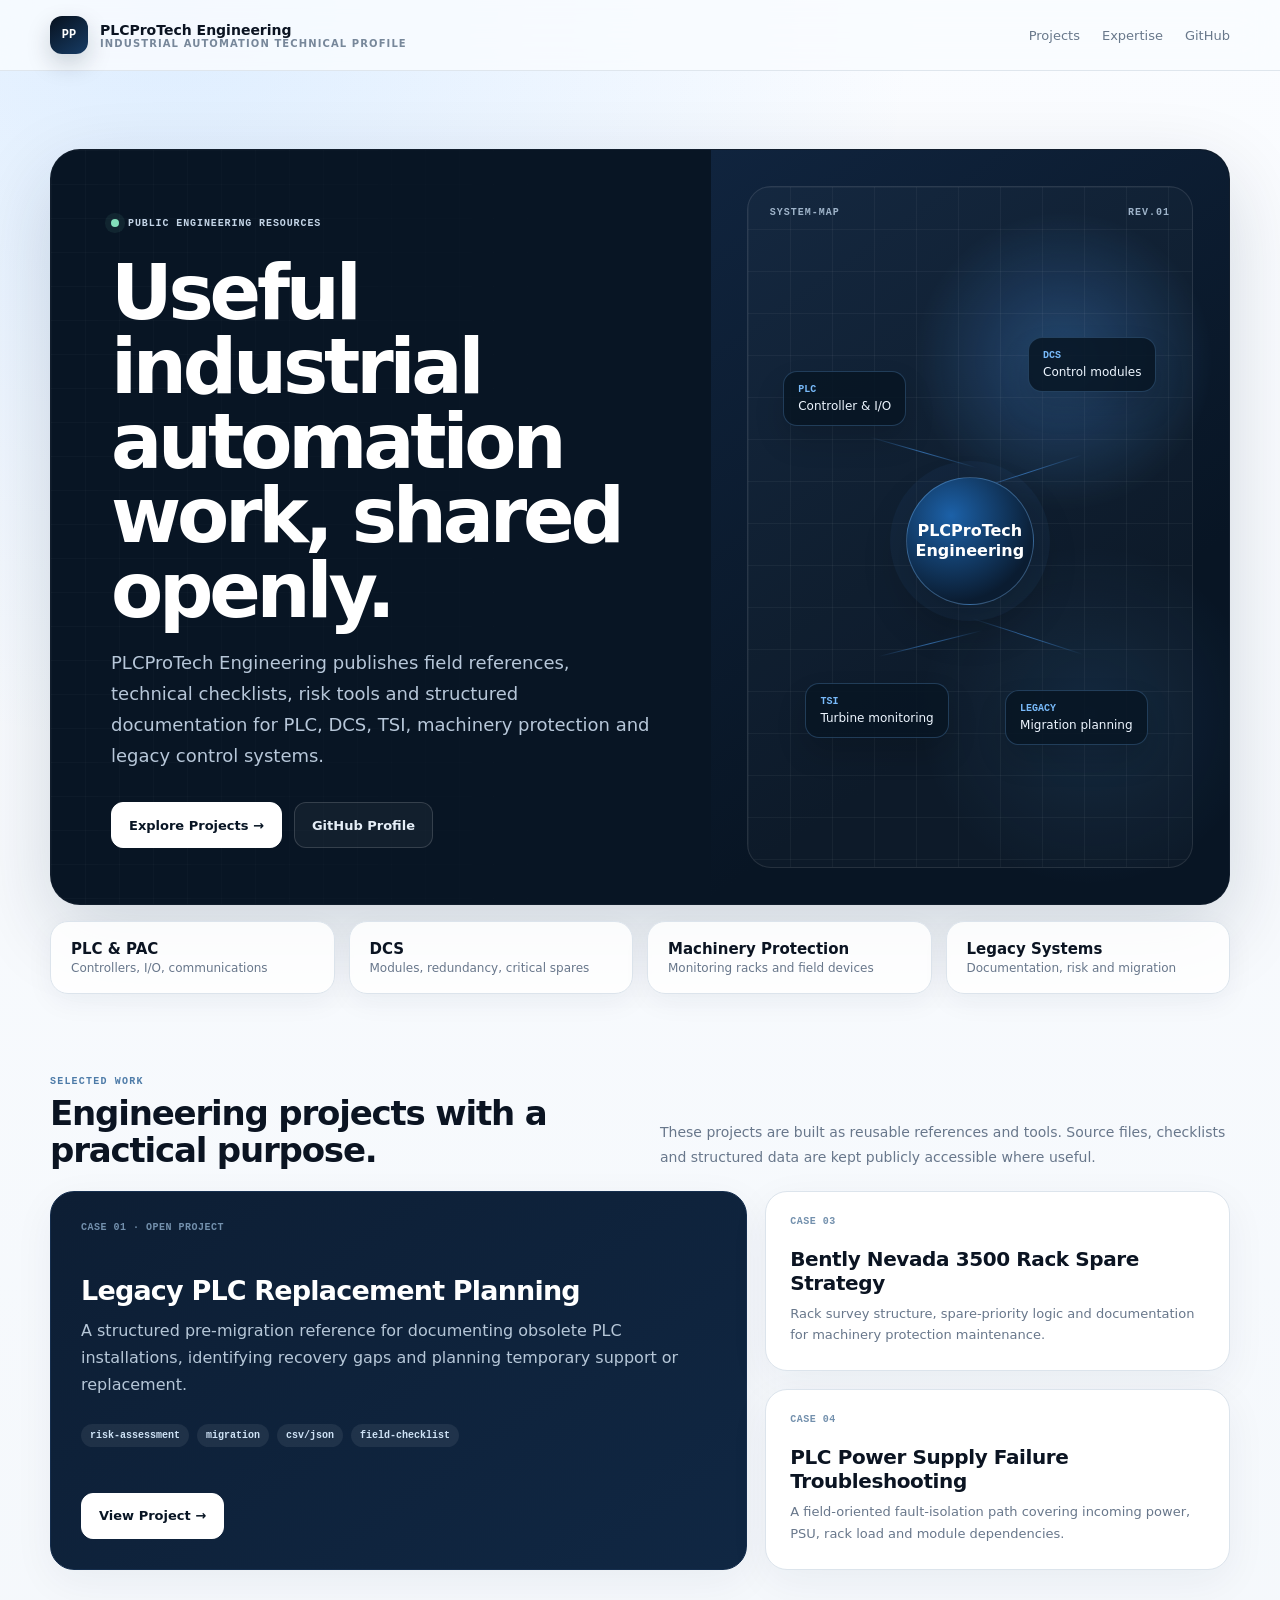
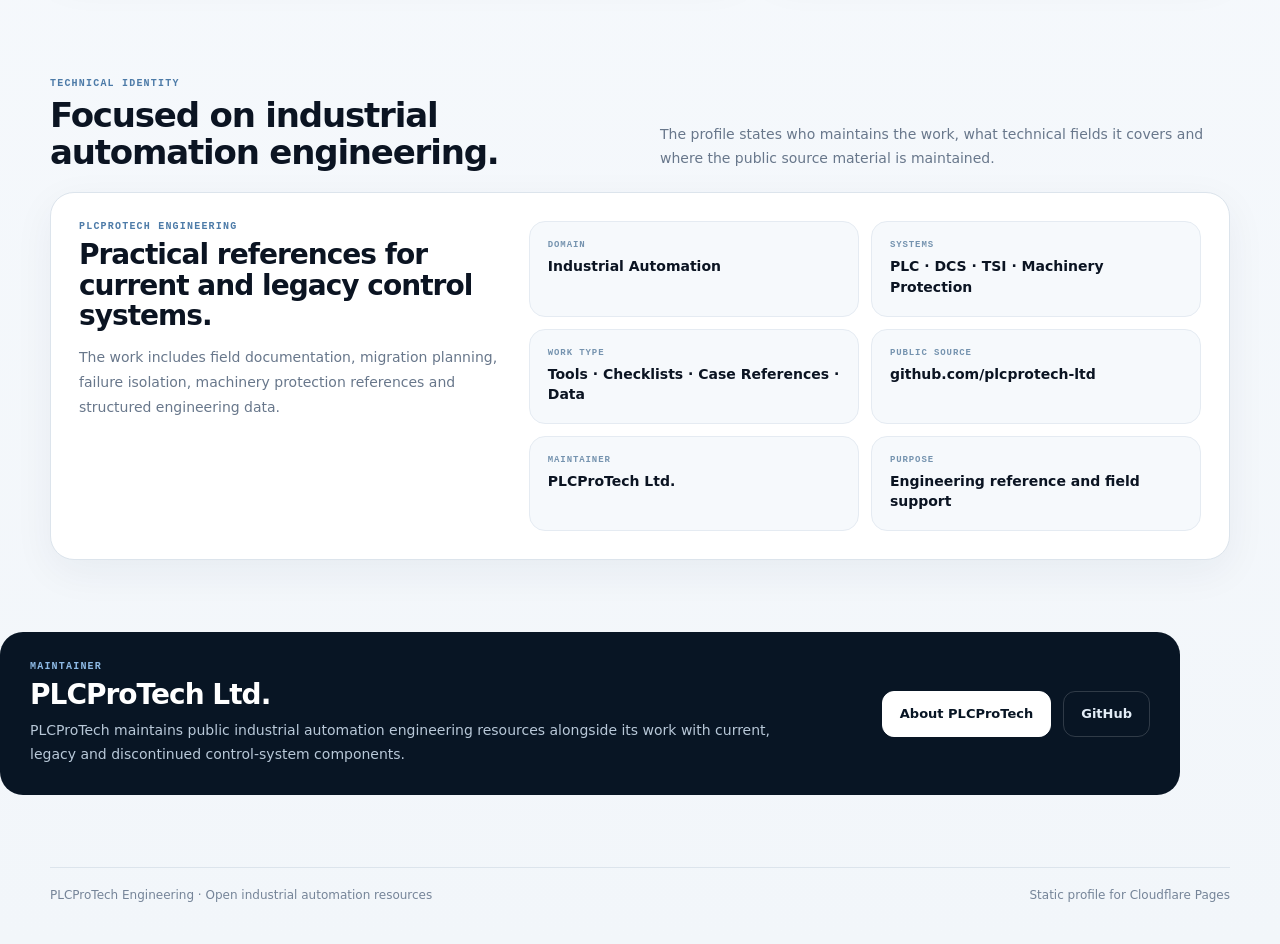
==== cloudflare-profile/index.html @ 9106f898 "Add PLCProTech Engineering profile for Cloudflare Pages" ====
<!doctype html>
<html lang="en">
<head>
<meta charset="utf-8">
<meta name="viewport" content="width=device-width,initial-scale=1">
<title>PLCProTech Engineering | Industrial Automation Technical Profile</title>
<meta name="description" content="PLCProTech Engineering publishes practical industrial automation references, field checklists, risk tools and legacy control-system documentation for PLC, DCS, TSI and machinery protection systems.">
<meta name="robots" content="index,follow,max-image-preview:large,max-snippet:-1">
<meta name="theme-color" content="#081524">
<meta property="og:type" content="profile">
<meta property="og:title" content="PLCProTech Engineering — Industrial Automation Technical Profile">
<meta property="og:description" content="Open engineering references, field tools and structured technical resources for industrial automation systems.">
<meta property="og:site_name" content="PLCProTech Engineering">
<script type="application/ld+json">{"@context":"https://schema.org","@graph":[{"@type":"Organization","@id":"https://www.plcprotech.com/#organization","name":"PLCProTech Ltd.","url":"https://www.plcprotech.com/","sameAs":["https://github.com/plcprotech-ltd"],"knowsAbout":["Programmable Logic Controllers","Distributed Control Systems","Turbine Supervisory Instrumentation","Machinery Protection Systems","Industrial Automation","Legacy Control Systems","Industrial Networking"]},{"@type":"ProfilePage","name":"PLCProTech Engineering","description":"Technical profile for open industrial automation engineering resources maintained by PLCProTech Ltd.","mainEntity":{"@id":"https://www.plcprotech.com/#organization"},"about":[{"@type":"Thing","name":"Industrial Automation"},{"@type":"Thing","name":"PLC"},{"@type":"Thing","name":"DCS"},{"@type":"Thing","name":"Machinery Protection"},{"@type":"Thing","name":"Legacy Control Systems"}]},{"@type":"CreativeWork","name":"Legacy PLC Replacement Planning","url":"https://github.com/plcprotech-ltd/legacy-plc-replacement-planning","creator":{"@id":"https://www.plcprotech.com/#organization"}}]}</script>
<style>
:root{--ink:#0b1422;--navy:#081524;--navy2:#102740;--white:#fff;--muted:#68778b;--line:#dce4ec;--blue:#4da3ff;--green:#83dfbb;--shadow:0 28px 80px rgba(8,30,55,.16);--sans:Inter,ui-sans-serif,system-ui,-apple-system,BlinkMacSystemFont,"Segoe UI",sans-serif;--mono:ui-monospace,SFMono-Regular,Menlo,Consolas,monospace}*{box-sizing:border-box}html{scroll-behavior:smooth}body{margin:0;color:var(--ink);font-family:var(--sans);background:radial-gradient(circle at 13% 0,rgba(77,163,255,.16),transparent 27%),linear-gradient(180deg,#fafcff,#f2f6fa);-webkit-font-smoothing:antialiased}a{color:inherit;text-decoration:none}.shell{width:min(1180px,calc(100% - 40px));margin:auto}.top{position:sticky;top:0;z-index:20;background:rgba(249,252,255,.82);backdrop-filter:blur(18px);border-bottom:1px solid rgba(220,228,236,.9)}.topin{min-height:70px;display:flex;align-items:center;justify-content:space-between;gap:22px}.brand{display:flex;align-items:center;gap:12px}.logo{width:38px;height:38px;border-radius:12px;display:grid;place-items:center;background:linear-gradient(145deg,#07111e,#173c65);color:#fff;font:800 12px var(--mono);box-shadow:0 10px 25px rgba(5,22,39,.18)}.brand strong{display:block;font-size:14px}.brand small{display:block;color:#77879a;font-size:10px;font-weight:700;letter-spacing:.11em;text-transform:uppercase}.nav{display:flex;gap:22px;color:#68788b;font-size:13px}.nav a:hover{color:#143c66}.hero{padding:78px 0 28px}.card{display:grid;grid-template-columns:1.12fr .88fr;overflow:hidden;border-radius:30px;background:var(--navy);box-shadow:var(--shadow);border:1px solid rgba(255,255,255,.04)}.copy{position:relative;padding:62px 60px 56px;color:#fff}.copy:before{content:"";position:absolute;inset:0;background:linear-gradient(rgba(255,255,255,.025) 1px,transparent 1px),linear-gradient(90deg,rgba(255,255,255,.025) 1px,transparent 1px);background-size:34px 34px;mask-image:linear-gradient(to right,#000,transparent 85%);pointer-events:none}.status{position:relative;display:inline-flex;align-items:center;gap:9px;color:#c4d5e7;font:700 10px var(--mono);letter-spacing:.09em;text-transform:uppercase}.status i{width:8px;height:8px;border-radius:50%;background:var(--green);box-shadow:0 0 0 6px rgba(131,223,187,.08)}h1{position:relative;margin:25px 0 20px;max-width:690px;font-size:clamp(48px,6vw,76px);line-height:.98;letter-spacing:-.055em}.lead{position:relative;max-width:680px;margin:0;color:#b7c7d9;font-size:18px;line-height:1.72}.actions{position:relative;display:flex;gap:12px;flex-wrap:wrap;margin-top:30px}.btn{min-height:46px;padding:0 17px;border-radius:12px;display:inline-flex;align-items:center;justify-content:center;border:1px solid rgba(255,255,255,.15);font-size:13px;font-weight:760;transition:.18s ease}.btn:hover{transform:translateY(-1px)}.btn.light{background:#fff;color:#081524;border-color:#fff}.btn.ghost{background:rgba(255,255,255,.045);color:#e5eef7}.visual{min-height:530px;position:relative;background:radial-gradient(circle at 68% 28%,rgba(77,163,255,.30),transparent 23%),radial-gradient(circle at 73% 75%,rgba(77,163,255,.11),transparent 25%),linear-gradient(145deg,#10243e,#081524 67%)}.diagram{position:absolute;inset:36px;border-radius:24px;border:1px solid rgba(255,255,255,.1);background:rgba(255,255,255,.025);overflow:hidden}.diagram:before{content:"";position:absolute;inset:0;background:linear-gradient(rgba(255,255,255,.045) 1px,transparent 1px),linear-gradient(90deg,rgba(255,255,255,.045) 1px,transparent 1px);background-size:42px 42px}.caption{position:absolute;top:20px;left:22px;right:22px;display:flex;justify-content:space-between;color:#9fb4ca;font:700 10px var(--mono);letter-spacing:.1em;text-transform:uppercase}.node{position:absolute;padding:12px 14px;border-radius:14px;background:rgba(8,21,36,.86);border:1px solid rgba(113,184,255,.24);color:#eef6ff;box-shadow:0 15px 30px rgba(0,0,0,.14);font-size:12px}.node b{display:block;margin-bottom:4px;color:#78bafa;font:700 10px var(--mono)}.n1{left:8%;top:27%}.n2{right:8%;top:22%}.n3{left:13%;bottom:19%}.n4{right:10%;bottom:18%}.core{position:absolute;left:50%;top:52%;transform:translate(-50%,-50%);width:128px;height:128px;border-radius:50%;display:grid;place-items:center;text-align:center;background:radial-gradient(circle at 35% 30%,#1c61a8,#0a1c31 72%);border:1px solid rgba(128,193,255,.34);box-shadow:0 0 0 16px rgba(77,163,255,.05),0 20px 44px rgba(0,0,0,.22);color:#fff;font-weight:800;line-height:1.2}.line{position:absolute;height:1px;background:linear-gradient(90deg,transparent,#4da3ff,transparent);opacity:.55}.l1{left:27%;top:39%;width:25%;transform:rotate(16deg)}.l2{left:49%;top:42%;width:27%;transform:rotate(-18deg)}.l3{left:29%;top:67%;width:24%;transform:rotate(-14deg)}.l4{left:50%;top:66%;width:26%;transform:rotate(18deg)}.metrics{display:grid;grid-template-columns:repeat(4,1fr);gap:14px;margin-top:16px}.metric{padding:18px 20px;border-radius:18px;background:rgba(255,255,255,.88);border:1px solid var(--line);box-shadow:0 8px 28px rgba(10,38,70,.05)}.metric b{display:block;font-size:15px}.metric span{display:block;margin-top:3px;color:var(--muted);font-size:12px}.section{padding:54px 0}.head{display:flex;justify-content:space-between;align-items:end;gap:34px;margin-bottom:22px}.kicker{font:800 10px var(--mono);letter-spacing:.12em;text-transform:uppercase;color:#4d7ba8;margin-bottom:8px}h2{margin:0;font-size:34px;line-height:1.08;letter-spacing:-.035em}.head p{margin:0;max-width:570px;color:var(--muted);font-size:14px;line-height:1.72}.projects{display:grid;grid-template-columns:1.2fr .8fr;gap:18px}.feature,.mini,.geo{background:#fff;border:1px solid var(--line);box-shadow:0 12px 42px rgba(11,36,67,.055)}.feature{min-height:360px;padding:30px;border-radius:24px;display:flex;flex-direction:column;justify-content:space-between}.feature.dark{background:linear-gradient(145deg,#0d1e34,#102743);color:#fff;border-color:#152e4e}.case{font:700 10px var(--mono);letter-spacing:.05em;color:#7390ad}.feature h3{margin:42px 0 12px;font-size:27px;line-height:1.16;letter-spacing:-.03em}.feature p,.mini p{margin:0;color:var(--muted);line-height:1.68}.feature.dark p{color:#b6c7d8}.tags{display:flex;gap:8px;flex-wrap:wrap;margin-top:25px}.tag{padding:6px 9px;border-radius:999px;background:#edf4fb;color:#456b92;font:700 10px var(--mono)}.feature.dark .tag{background:rgba(255,255,255,.07);color:#cfe3f6}.stack{display:grid;gap:18px}.mini{min-height:171px;padding:24px;border-radius:22px}.mini h3{margin:20px 0 8px;font-size:20px;letter-spacing:-.02em}.mini p{font-size:13px}.geo{display:grid;grid-template-columns:.78fr 1.22fr;gap:20px;padding:28px;border-radius:24px}.geo p{color:var(--muted);font-size:14px;line-height:1.8}.facts{display:grid;grid-template-columns:repeat(2,1fr);gap:12px}.fact{padding:18px;border-radius:16px;background:#f6f9fc;border:1px solid #e5ebf2}.fact span{display:block;margin-bottom:6px;color:#7593af;font:800 9px var(--mono);letter-spacing:.1em;text-transform:uppercase}.fact b{font-size:14px;line-height:1.4}.maintainer{margin:18px 0 72px;padding:29px 30px;border-radius:23px;background:#081524;color:#fff;display:grid;grid-template-columns:1fr auto;gap:26px;align-items:center}.maintainer h2{font-size:28px;margin-bottom:8px}.maintainer p{margin:0;max-width:760px;color:#b8c8d8;font-size:14px;line-height:1.72}.maintainer .actions{margin:0}.maintainer .btn{background:#fff;color:#081524;border-color:#fff}.maintainer .btn.alt{background:transparent;color:#e3edf7;border-color:rgba(255,255,255,.16)}footer{padding:0 0 42px;color:#758498;font-size:12px}.foot{padding-top:20px;border-top:1px solid var(--line);display:flex;justify-content:space-between;gap:18px;flex-wrap:wrap}@media(max-width:960px){.card,.projects,.geo{grid-template-columns:1fr}.visual{min-height:430px}.metrics{grid-template-columns:repeat(2,1fr)}.nav{display:none}}@media(max-width:620px){.shell{width:min(100% - 24px,1180px)}.hero{padding-top:34px}.copy{padding:38px 26px 34px}h1{font-size:49px}.lead{font-size:16px}.visual{min-height:380px}.diagram{inset:18px}.node{font-size:10px;padding:9px}.core{width:104px;height:104px;font-size:13px}.metrics,.facts{grid-template-columns:1fr}.head{display:block}.head p{margin-top:10px}.maintainer{grid-template-columns:1fr;padding:24px}.maintainer .actions{margin-top:4px}}
</style>
</head>
<body>
<header class="top"><div class="shell topin"><a class="brand" href="#top"><span class="logo">PP</span><span><strong>PLCProTech Engineering</strong><small>Industrial Automation Technical Profile</small></span></a><nav class="nav"><a href="#projects">Projects</a><a href="#expertise">Expertise</a><a href="https://github.com/plcprotech-ltd" target="_blank" rel="noopener">GitHub</a></nav></div></header>
<main id="top">
<section class="hero shell"><div class="card"><div class="copy"><div class="status"><i></i>Public Engineering Resources</div><h1>Useful industrial automation work, shared openly.</h1><p class="lead">PLCProTech Engineering publishes field references, technical checklists, risk tools and structured documentation for PLC, DCS, TSI, machinery protection and legacy control systems.</p><div class="actions"><a class="btn light" href="#projects">Explore Projects →</a><a class="btn ghost" href="https://github.com/plcprotech-ltd" target="_blank" rel="noopener">GitHub Profile</a></div></div><div class="visual" aria-hidden="true"><div class="diagram"><div class="caption"><span>system-map</span><span>rev.01</span></div><div class="line l1"></div><div class="line l2"></div><div class="line l3"></div><div class="line l4"></div><div class="node n1"><b>PLC</b>Controller & I/O</div><div class="node n2"><b>DCS</b>Control modules</div><div class="node n3"><b>TSI</b>Turbine monitoring</div><div class="node n4"><b>LEGACY</b>Migration planning</div><div class="core">PLCProTech<br>Engineering</div></div></div></div><div class="metrics"><div class="metric"><b>PLC & PAC</b><span>Controllers, I/O, communications</span></div><div class="metric"><b>DCS</b><span>Modules, redundancy, critical spares</span></div><div class="metric"><b>Machinery Protection</b><span>Monitoring racks and field devices</span></div><div class="metric"><b>Legacy Systems</b><span>Documentation, risk and migration</span></div></div></section>
<section class="section shell" id="projects"><div class="head"><div><div class="kicker">Selected Work</div><h2>Engineering projects with a practical purpose.</h2></div><p>These projects are built as reusable references and tools. Source files, checklists and structured data are kept publicly accessible where useful.</p></div><div class="projects"><article class="feature dark"><div><div class="case">CASE 01 · OPEN PROJECT</div><h3>Legacy PLC Replacement Planning</h3><p>A structured pre-migration reference for documenting obsolete PLC installations, identifying recovery gaps and planning temporary support or replacement.</p><div class="tags"><span class="tag">risk-assessment</span><span class="tag">migration</span><span class="tag">csv/json</span><span class="tag">field-checklist</span></div></div><div class="actions"><a class="btn light" href="https://github.com/plcprotech-ltd/legacy-plc-replacement-planning" target="_blank" rel="noopener">View Project →</a></div></article><div class="stack"><article class="mini"><div class="case">CASE 03</div><h3>Bently Nevada 3500 Rack Spare Strategy</h3><p>Rack survey structure, spare-priority logic and documentation for machinery protection maintenance.</p></article><article class="mini"><div class="case">CASE 04</div><h3>PLC Power Supply Failure Troubleshooting</h3><p>A field-oriented fault-isolation path covering incoming power, PSU, rack load and module dependencies.</p></article></div></div></section>
<section class="section shell" id="expertise"><div class="head"><div><div class="kicker">Technical Identity</div><h2>Focused on industrial automation engineering.</h2></div><p>The profile states who maintains the work, what technical fields it covers and where the public source material is maintained.</p></div><div class="geo"><div><div class="kicker">PLCProTech Engineering</div><h2 style="font-size:28px">Practical references for current and legacy control systems.</h2><p>The work includes field documentation, migration planning, failure isolation, machinery protection references and structured engineering data.</p></div><div class="facts"><div class="fact"><span>Domain</span><b>Industrial Automation</b></div><div class="fact"><span>Systems</span><b>PLC · DCS · TSI · Machinery Protection</b></div><div class="fact"><span>Work Type</span><b>Tools · Checklists · Case References · Data</b></div><div class="fact"><span>Public Source</span><b>github.com/plcprotech-ltd</b></div><div class="fact"><span>Maintainer</span><b>PLCProTech Ltd.</b></div><div class="fact"><span>Purpose</span><b>Engineering reference and field support</b></div></div></div></section>
<section class="shell maintainer"><div><div class="kicker" style="color:#8ebae5">Maintainer</div><h2>PLCProTech Ltd.</h2><p>PLCProTech maintains public industrial automation engineering resources alongside its work with current, legacy and discontinued control-system components.</p></div><div class="actions"><a class="btn" href="https://www.plcprotech.com/pages/about-us" target="_blank" rel="noopener">About PLCProTech</a><a class="btn alt" href="https://github.com/plcprotech-ltd" target="_blank" rel="noopener">GitHub</a></div></section>
</main><footer><div class="shell foot"><span>PLCProTech Engineering · Open industrial automation resources</span><span>Static profile for Cloudflare Pages</span></div></footer>
</body></html>
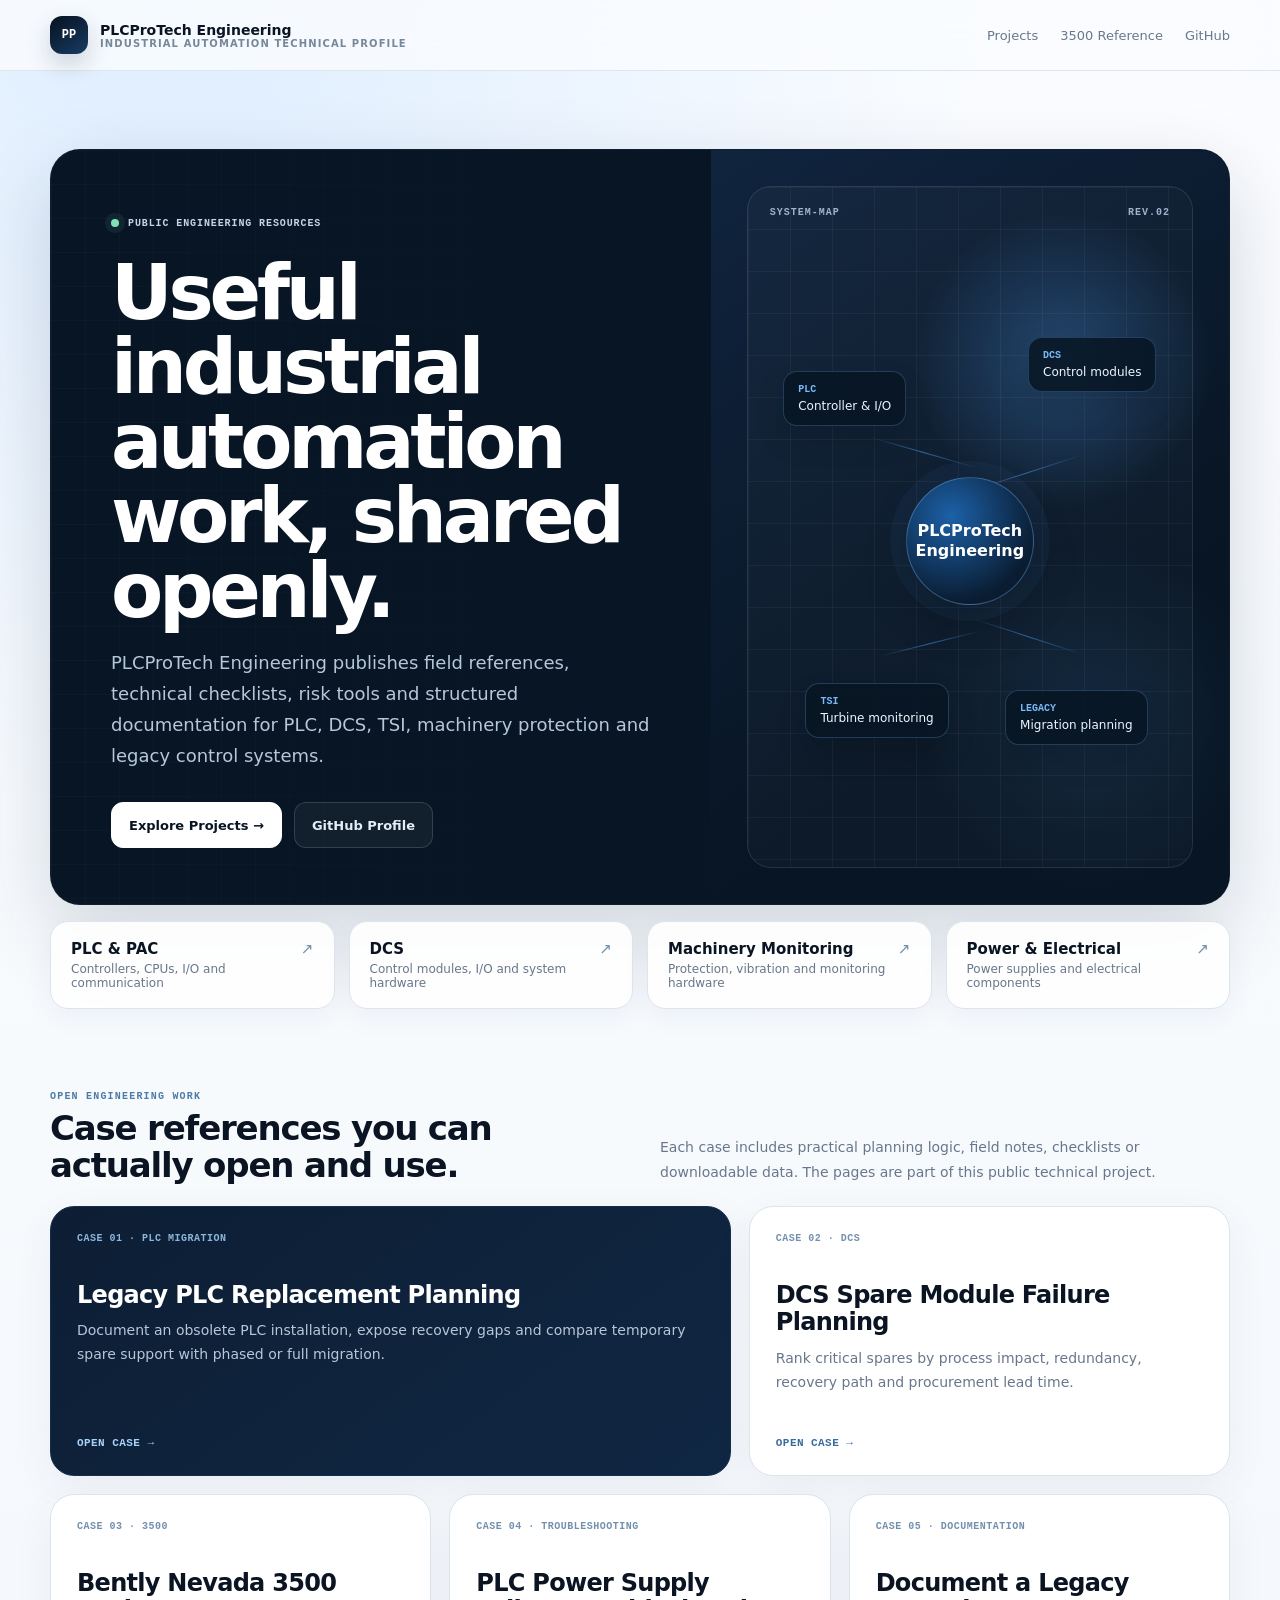
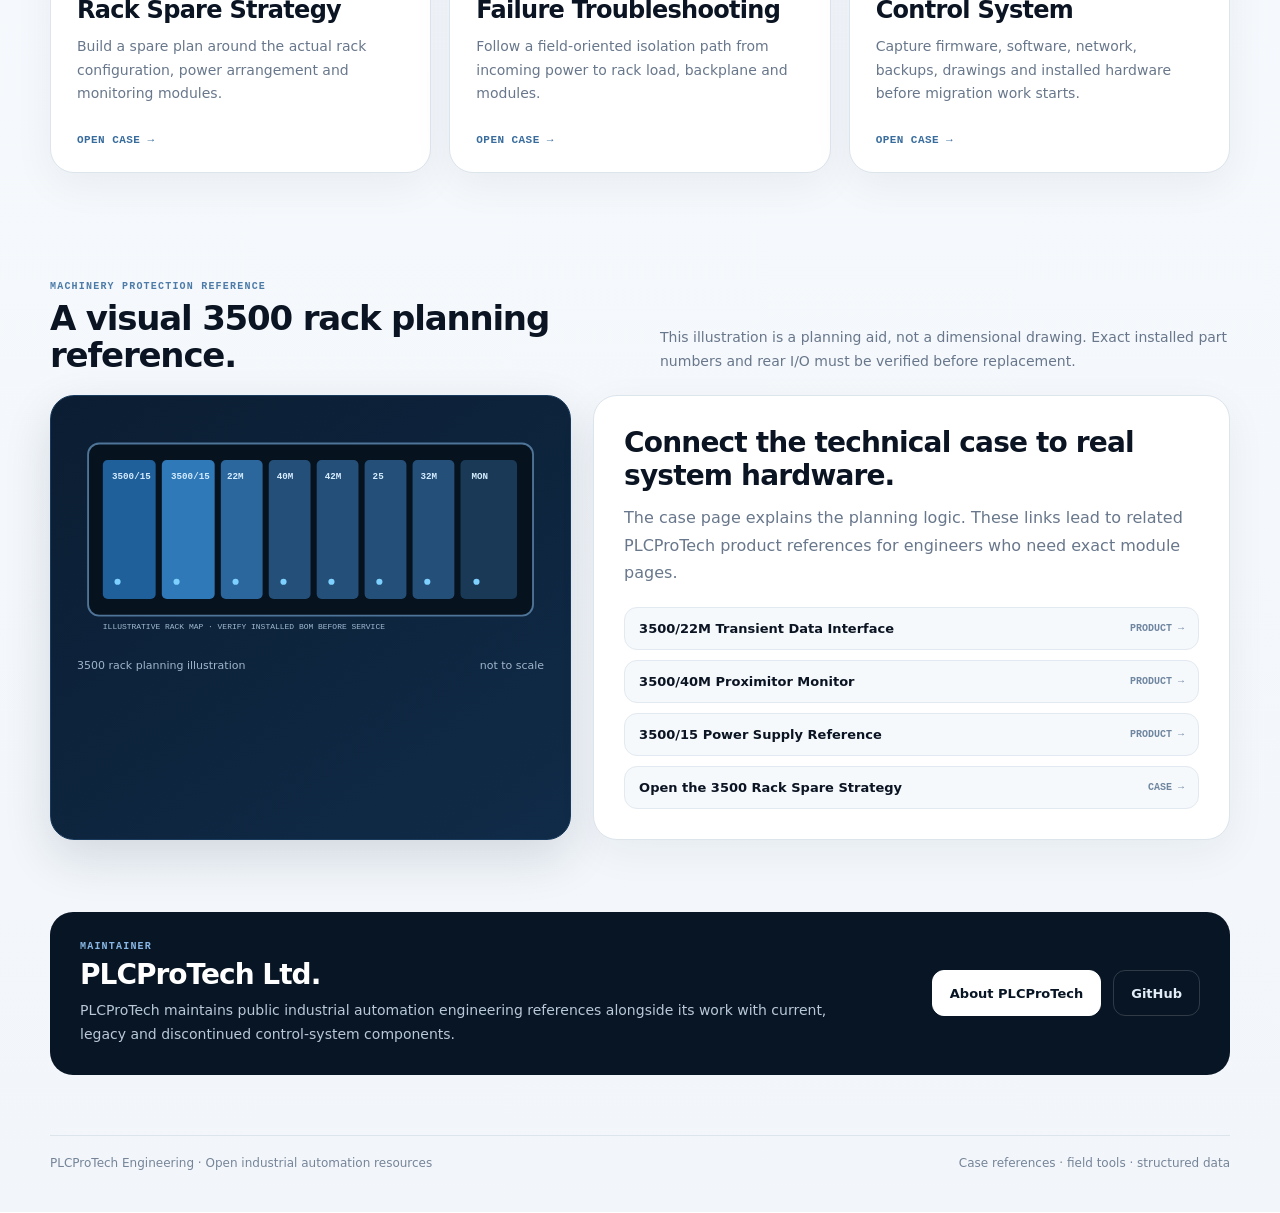
==== commit 7a9c1e7c: "Improve Cloudflare engineering profile links, cases and 3500 visual" ====
--- a/cloudflare-profile/index.html
+++ b/cloudflare-profile/index.html
@@ -3,25 +3,26 @@
 <head>
 <meta charset="utf-8">
 <meta name="viewport" content="width=device-width,initial-scale=1">
-<title>PLCProTech Engineering | Industrial Automation Technical Profile</title>
-<meta name="description" content="PLCProTech Engineering publishes practical industrial automation references, field checklists, risk tools and legacy control-system documentation for PLC, DCS, TSI and machinery protection systems.">
+<title>PLCProTech Engineering | Industrial Automation Technical Resources</title>
+<meta name="description" content="PLCProTech Engineering publishes practical industrial automation case references, field checklists and tools for PLC, DCS, machinery protection and legacy control systems.">
 <meta name="robots" content="index,follow,max-image-preview:large,max-snippet:-1">
 <meta name="theme-color" content="#081524">
-<meta property="og:type" content="profile">
-<meta property="og:title" content="PLCProTech Engineering — Industrial Automation Technical Profile">
+<meta property="og:type" content="website">
+<meta property="og:title" content="PLCProTech Engineering — Industrial Automation Technical Resources">
 <meta property="og:description" content="Open engineering references, field tools and structured technical resources for industrial automation systems.">
 <meta property="og:site_name" content="PLCProTech Engineering">
-<script type="application/ld+json">{"@context":"https://schema.org","@graph":[{"@type":"Organization","@id":"https://www.plcprotech.com/#organization","name":"PLCProTech Ltd.","url":"https://www.plcprotech.com/","sameAs":["https://github.com/plcprotech-ltd"],"knowsAbout":["Programmable Logic Controllers","Distributed Control Systems","Turbine Supervisory Instrumentation","Machinery Protection Systems","Industrial Automation","Legacy Control Systems","Industrial Networking"]},{"@type":"ProfilePage","name":"PLCProTech Engineering","description":"Technical profile for open industrial automation engineering resources maintained by PLCProTech Ltd.","mainEntity":{"@id":"https://www.plcprotech.com/#organization"},"about":[{"@type":"Thing","name":"Industrial Automation"},{"@type":"Thing","name":"PLC"},{"@type":"Thing","name":"DCS"},{"@type":"Thing","name":"Machinery Protection"},{"@type":"Thing","name":"Legacy Control Systems"}]},{"@type":"CreativeWork","name":"Legacy PLC Replacement Planning","url":"https://github.com/plcprotech-ltd/legacy-plc-replacement-planning","creator":{"@id":"https://www.plcprotech.com/#organization"}}]}</script>
+<script type="application/ld+json">{"@context":"https://schema.org","@graph":[{"@type":"Organization","@id":"https://www.plcprotech.com/#organization","name":"PLCProTech Ltd.","url":"https://www.plcprotech.com/","sameAs":["https://github.com/plcprotech-ltd"],"knowsAbout":["Programmable Logic Controllers","Distributed Control Systems","Turbine Supervisory Instrumentation","Machinery Protection Systems","Legacy Control Systems"]},{"@type":"WebPage","name":"PLCProTech Engineering","about":{"@id":"https://www.plcprotech.com/#organization"}},{"@type":"ItemList","name":"PLCProTech Engineering Cases","itemListElement":[{"@type":"ListItem","position":1,"name":"Legacy PLC Replacement Planning"},{"@type":"ListItem","position":2,"name":"DCS Spare Module Failure Planning"},{"@type":"ListItem","position":3,"name":"Bently Nevada 3500 Rack Spare Strategy"},{"@type":"ListItem","position":4,"name":"PLC Power Supply Failure Troubleshooting"},{"@type":"ListItem","position":5,"name":"Document a Legacy Control System Before Migration"}]}]}</script>
 <style>
-:root{--ink:#0b1422;--navy:#081524;--navy2:#102740;--white:#fff;--muted:#68778b;--line:#dce4ec;--blue:#4da3ff;--green:#83dfbb;--shadow:0 28px 80px rgba(8,30,55,.16);--sans:Inter,ui-sans-serif,system-ui,-apple-system,BlinkMacSystemFont,"Segoe UI",sans-serif;--mono:ui-monospace,SFMono-Regular,Menlo,Consolas,monospace}*{box-sizing:border-box}html{scroll-behavior:smooth}body{margin:0;color:var(--ink);font-family:var(--sans);background:radial-gradient(circle at 13% 0,rgba(77,163,255,.16),transparent 27%),linear-gradient(180deg,#fafcff,#f2f6fa);-webkit-font-smoothing:antialiased}a{color:inherit;text-decoration:none}.shell{width:min(1180px,calc(100% - 40px));margin:auto}.top{position:sticky;top:0;z-index:20;background:rgba(249,252,255,.82);backdrop-filter:blur(18px);border-bottom:1px solid rgba(220,228,236,.9)}.topin{min-height:70px;display:flex;align-items:center;justify-content:space-between;gap:22px}.brand{display:flex;align-items:center;gap:12px}.logo{width:38px;height:38px;border-radius:12px;display:grid;place-items:center;background:linear-gradient(145deg,#07111e,#173c65);color:#fff;font:800 12px var(--mono);box-shadow:0 10px 25px rgba(5,22,39,.18)}.brand strong{display:block;font-size:14px}.brand small{display:block;color:#77879a;font-size:10px;font-weight:700;letter-spacing:.11em;text-transform:uppercase}.nav{display:flex;gap:22px;color:#68788b;font-size:13px}.nav a:hover{color:#143c66}.hero{padding:78px 0 28px}.card{display:grid;grid-template-columns:1.12fr .88fr;overflow:hidden;border-radius:30px;background:var(--navy);box-shadow:var(--shadow);border:1px solid rgba(255,255,255,.04)}.copy{position:relative;padding:62px 60px 56px;color:#fff}.copy:before{content:"";position:absolute;inset:0;background:linear-gradient(rgba(255,255,255,.025) 1px,transparent 1px),linear-gradient(90deg,rgba(255,255,255,.025) 1px,transparent 1px);background-size:34px 34px;mask-image:linear-gradient(to right,#000,transparent 85%);pointer-events:none}.status{position:relative;display:inline-flex;align-items:center;gap:9px;color:#c4d5e7;font:700 10px var(--mono);letter-spacing:.09em;text-transform:uppercase}.status i{width:8px;height:8px;border-radius:50%;background:var(--green);box-shadow:0 0 0 6px rgba(131,223,187,.08)}h1{position:relative;margin:25px 0 20px;max-width:690px;font-size:clamp(48px,6vw,76px);line-height:.98;letter-spacing:-.055em}.lead{position:relative;max-width:680px;margin:0;color:#b7c7d9;font-size:18px;line-height:1.72}.actions{position:relative;display:flex;gap:12px;flex-wrap:wrap;margin-top:30px}.btn{min-height:46px;padding:0 17px;border-radius:12px;display:inline-flex;align-items:center;justify-content:center;border:1px solid rgba(255,255,255,.15);font-size:13px;font-weight:760;transition:.18s ease}.btn:hover{transform:translateY(-1px)}.btn.light{background:#fff;color:#081524;border-color:#fff}.btn.ghost{background:rgba(255,255,255,.045);color:#e5eef7}.visual{min-height:530px;position:relative;background:radial-gradient(circle at 68% 28%,rgba(77,163,255,.30),transparent 23%),radial-gradient(circle at 73% 75%,rgba(77,163,255,.11),transparent 25%),linear-gradient(145deg,#10243e,#081524 67%)}.diagram{position:absolute;inset:36px;border-radius:24px;border:1px solid rgba(255,255,255,.1);background:rgba(255,255,255,.025);overflow:hidden}.diagram:before{content:"";position:absolute;inset:0;background:linear-gradient(rgba(255,255,255,.045) 1px,transparent 1px),linear-gradient(90deg,rgba(255,255,255,.045) 1px,transparent 1px);background-size:42px 42px}.caption{position:absolute;top:20px;left:22px;right:22px;display:flex;justify-content:space-between;color:#9fb4ca;font:700 10px var(--mono);letter-spacing:.1em;text-transform:uppercase}.node{position:absolute;padding:12px 14px;border-radius:14px;background:rgba(8,21,36,.86);border:1px solid rgba(113,184,255,.24);color:#eef6ff;box-shadow:0 15px 30px rgba(0,0,0,.14);font-size:12px}.node b{display:block;margin-bottom:4px;color:#78bafa;font:700 10px var(--mono)}.n1{left:8%;top:27%}.n2{right:8%;top:22%}.n3{left:13%;bottom:19%}.n4{right:10%;bottom:18%}.core{position:absolute;left:50%;top:52%;transform:translate(-50%,-50%);width:128px;height:128px;border-radius:50%;display:grid;place-items:center;text-align:center;background:radial-gradient(circle at 35% 30%,#1c61a8,#0a1c31 72%);border:1px solid rgba(128,193,255,.34);box-shadow:0 0 0 16px rgba(77,163,255,.05),0 20px 44px rgba(0,0,0,.22);color:#fff;font-weight:800;line-height:1.2}.line{position:absolute;height:1px;background:linear-gradient(90deg,transparent,#4da3ff,transparent);opacity:.55}.l1{left:27%;top:39%;width:25%;transform:rotate(16deg)}.l2{left:49%;top:42%;width:27%;transform:rotate(-18deg)}.l3{left:29%;top:67%;width:24%;transform:rotate(-14deg)}.l4{left:50%;top:66%;width:26%;transform:rotate(18deg)}.metrics{display:grid;grid-template-columns:repeat(4,1fr);gap:14px;margin-top:16px}.metric{padding:18px 20px;border-radius:18px;background:rgba(255,255,255,.88);border:1px solid var(--line);box-shadow:0 8px 28px rgba(10,38,70,.05)}.metric b{display:block;font-size:15px}.metric span{display:block;margin-top:3px;color:var(--muted);font-size:12px}.section{padding:54px 0}.head{display:flex;justify-content:space-between;align-items:end;gap:34px;margin-bottom:22px}.kicker{font:800 10px var(--mono);letter-spacing:.12em;text-transform:uppercase;color:#4d7ba8;margin-bottom:8px}h2{margin:0;font-size:34px;line-height:1.08;letter-spacing:-.035em}.head p{margin:0;max-width:570px;color:var(--muted);font-size:14px;line-height:1.72}.projects{display:grid;grid-template-columns:1.2fr .8fr;gap:18px}.feature,.mini,.geo{background:#fff;border:1px solid var(--line);box-shadow:0 12px 42px rgba(11,36,67,.055)}.feature{min-height:360px;padding:30px;border-radius:24px;display:flex;flex-direction:column;justify-content:space-between}.feature.dark{background:linear-gradient(145deg,#0d1e34,#102743);color:#fff;border-color:#152e4e}.case{font:700 10px var(--mono);letter-spacing:.05em;color:#7390ad}.feature h3{margin:42px 0 12px;font-size:27px;line-height:1.16;letter-spacing:-.03em}.feature p,.mini p{margin:0;color:var(--muted);line-height:1.68}.feature.dark p{color:#b6c7d8}.tags{display:flex;gap:8px;flex-wrap:wrap;margin-top:25px}.tag{padding:6px 9px;border-radius:999px;background:#edf4fb;color:#456b92;font:700 10px var(--mono)}.feature.dark .tag{background:rgba(255,255,255,.07);color:#cfe3f6}.stack{display:grid;gap:18px}.mini{min-height:171px;padding:24px;border-radius:22px}.mini h3{margin:20px 0 8px;font-size:20px;letter-spacing:-.02em}.mini p{font-size:13px}.geo{display:grid;grid-template-columns:.78fr 1.22fr;gap:20px;padding:28px;border-radius:24px}.geo p{color:var(--muted);font-size:14px;line-height:1.8}.facts{display:grid;grid-template-columns:repeat(2,1fr);gap:12px}.fact{padding:18px;border-radius:16px;background:#f6f9fc;border:1px solid #e5ebf2}.fact span{display:block;margin-bottom:6px;color:#7593af;font:800 9px var(--mono);letter-spacing:.1em;text-transform:uppercase}.fact b{font-size:14px;line-height:1.4}.maintainer{margin:18px 0 72px;padding:29px 30px;border-radius:23px;background:#081524;color:#fff;display:grid;grid-template-columns:1fr auto;gap:26px;align-items:center}.maintainer h2{font-size:28px;margin-bottom:8px}.maintainer p{margin:0;max-width:760px;color:#b8c8d8;font-size:14px;line-height:1.72}.maintainer .actions{margin:0}.maintainer .btn{background:#fff;color:#081524;border-color:#fff}.maintainer .btn.alt{background:transparent;color:#e3edf7;border-color:rgba(255,255,255,.16)}footer{padding:0 0 42px;color:#758498;font-size:12px}.foot{padding-top:20px;border-top:1px solid var(--line);display:flex;justify-content:space-between;gap:18px;flex-wrap:wrap}@media(max-width:960px){.card,.projects,.geo{grid-template-columns:1fr}.visual{min-height:430px}.metrics{grid-template-columns:repeat(2,1fr)}.nav{display:none}}@media(max-width:620px){.shell{width:min(100% - 24px,1180px)}.hero{padding-top:34px}.copy{padding:38px 26px 34px}h1{font-size:49px}.lead{font-size:16px}.visual{min-height:380px}.diagram{inset:18px}.node{font-size:10px;padding:9px}.core{width:104px;height:104px;font-size:13px}.metrics,.facts{grid-template-columns:1fr}.head{display:block}.head p{margin-top:10px}.maintainer{grid-template-columns:1fr;padding:24px}.maintainer .actions{margin-top:4px}}
+:root{--ink:#0b1422;--navy:#081524;--navy2:#102740;--white:#fff;--muted:#68778b;--line:#dce4ec;--blue:#4da3ff;--green:#83dfbb;--shadow:0 28px 80px rgba(8,30,55,.16);--sans:Inter,ui-sans-serif,system-ui,-apple-system,BlinkMacSystemFont,"Segoe UI",sans-serif;--mono:ui-monospace,SFMono-Regular,Menlo,Consolas,monospace}*{box-sizing:border-box}html{scroll-behavior:smooth}body{margin:0;color:var(--ink);font-family:var(--sans);background:radial-gradient(circle at 13% 0,rgba(77,163,255,.16),transparent 27%),linear-gradient(180deg,#fafcff,#f2f6fa);-webkit-font-smoothing:antialiased}a{color:inherit;text-decoration:none}.shell{width:min(1180px,calc(100% - 40px));margin:auto}.top{position:sticky;top:0;z-index:20;background:rgba(249,252,255,.84);backdrop-filter:blur(18px);border-bottom:1px solid rgba(220,228,236,.9)}.topin{min-height:70px;display:flex;align-items:center;justify-content:space-between;gap:22px}.brand{display:flex;align-items:center;gap:12px}.logo{width:38px;height:38px;border-radius:12px;display:grid;place-items:center;background:linear-gradient(145deg,#07111e,#173c65);color:#fff;font:800 12px var(--mono);box-shadow:0 10px 25px rgba(5,22,39,.18)}.brand strong{display:block;font-size:14px}.brand small{display:block;color:#77879a;font-size:10px;font-weight:700;letter-spacing:.11em;text-transform:uppercase}.nav{display:flex;gap:22px;color:#68788b;font-size:13px}.nav a:hover{color:#143c66}.hero{padding:78px 0 28px}.card{display:grid;grid-template-columns:1.12fr .88fr;overflow:hidden;border-radius:30px;background:var(--navy);box-shadow:var(--shadow);border:1px solid rgba(255,255,255,.04)}.copy{position:relative;padding:62px 60px 56px;color:#fff}.copy:before{content:"";position:absolute;inset:0;background:linear-gradient(rgba(255,255,255,.025) 1px,transparent 1px),linear-gradient(90deg,rgba(255,255,255,.025) 1px,transparent 1px);background-size:34px 34px;mask-image:linear-gradient(to right,#000,transparent 85%);pointer-events:none}.status{position:relative;display:inline-flex;align-items:center;gap:9px;color:#c4d5e7;font:700 10px var(--mono);letter-spacing:.09em;text-transform:uppercase}.status i{width:8px;height:8px;border-radius:50%;background:var(--green);box-shadow:0 0 0 6px rgba(131,223,187,.08)}h1{position:relative;margin:25px 0 20px;max-width:690px;font-size:clamp(48px,6vw,76px);line-height:.98;letter-spacing:-.055em}.lead{position:relative;max-width:680px;margin:0;color:#b7c7d9;font-size:18px;line-height:1.72}.actions{position:relative;display:flex;gap:12px;flex-wrap:wrap;margin-top:30px}.btn{min-height:46px;padding:0 17px;border-radius:12px;display:inline-flex;align-items:center;justify-content:center;border:1px solid rgba(255,255,255,.15);font-size:13px;font-weight:760;transition:.18s ease}.btn:hover{transform:translateY(-1px)}.btn.light{background:#fff;color:#081524;border-color:#fff}.btn.ghost{background:rgba(255,255,255,.045);color:#e5eef7}.visual{min-height:530px;position:relative;background:radial-gradient(circle at 68% 28%,rgba(77,163,255,.30),transparent 23%),radial-gradient(circle at 73% 75%,rgba(77,163,255,.11),transparent 25%),linear-gradient(145deg,#10243e,#081524 67%)}.diagram{position:absolute;inset:36px;border-radius:24px;border:1px solid rgba(255,255,255,.1);background:rgba(255,255,255,.025);overflow:hidden}.diagram:before{content:"";position:absolute;inset:0;background:linear-gradient(rgba(255,255,255,.045) 1px,transparent 1px),linear-gradient(90deg,rgba(255,255,255,.045) 1px,transparent 1px);background-size:42px 42px}.caption{position:absolute;top:20px;left:22px;right:22px;display:flex;justify-content:space-between;color:#9fb4ca;font:700 10px var(--mono);letter-spacing:.1em;text-transform:uppercase}.node{position:absolute;padding:12px 14px;border-radius:14px;background:rgba(8,21,36,.86);border:1px solid rgba(113,184,255,.24);color:#eef6ff;box-shadow:0 15px 30px rgba(0,0,0,.14);font-size:12px}.node b{display:block;margin-bottom:4px;color:#78bafa;font:700 10px var(--mono)}.n1{left:8%;top:27%}.n2{right:8%;top:22%}.n3{left:13%;bottom:19%}.n4{right:10%;bottom:18%}.core{position:absolute;left:50%;top:52%;transform:translate(-50%,-50%);width:128px;height:128px;border-radius:50%;display:grid;place-items:center;text-align:center;background:radial-gradient(circle at 35% 30%,#1c61a8,#0a1c31 72%);border:1px solid rgba(128,193,255,.34);box-shadow:0 0 0 16px rgba(77,163,255,.05),0 20px 44px rgba(0,0,0,.22);color:#fff;font-weight:800;line-height:1.2}.line{position:absolute;height:1px;background:linear-gradient(90deg,transparent,#4da3ff,transparent);opacity:.55}.l1{left:27%;top:39%;width:25%;transform:rotate(16deg)}.l2{left:49%;top:42%;width:27%;transform:rotate(-18deg)}.l3{left:29%;top:67%;width:24%;transform:rotate(-14deg)}.l4{left:50%;top:66%;width:26%;transform:rotate(18deg)}.systems{display:grid;grid-template-columns:repeat(4,1fr);gap:14px;margin-top:16px}.system{display:block;padding:18px 20px;border-radius:18px;background:rgba(255,255,255,.92);border:1px solid var(--line);box-shadow:0 8px 28px rgba(10,38,70,.05);transition:.18s ease}.system:hover{transform:translateY(-2px);border-color:#bcd4ec;box-shadow:0 14px 34px rgba(10,38,70,.09)}.system b{display:flex;align-items:center;justify-content:space-between;font-size:15px}.system b:after{content:"↗";font-weight:500;color:#6f8fad}.system span{display:block;margin-top:4px;color:var(--muted);font-size:12px}.section{padding:54px 0}.head{display:flex;justify-content:space-between;align-items:end;gap:34px;margin-bottom:22px}.kicker{font:800 10px var(--mono);letter-spacing:.12em;text-transform:uppercase;color:#4d7ba8;margin-bottom:8px}h2{margin:0;font-size:34px;line-height:1.08;letter-spacing:-.035em}.head p{margin:0;max-width:570px;color:var(--muted);font-size:14px;line-height:1.72}.cases{display:grid;grid-template-columns:repeat(12,1fr);gap:18px}.casecard{position:relative;display:flex;flex-direction:column;justify-content:space-between;min-height:270px;padding:26px;border-radius:24px;background:#fff;border:1px solid var(--line);box-shadow:0 12px 42px rgba(11,36,67,.055);transition:.18s ease;overflow:hidden}.casecard:hover{transform:translateY(-3px);box-shadow:0 20px 52px rgba(11,36,67,.10);border-color:#bdd2e7}.casecard.main{grid-column:span 7;background:linear-gradient(145deg,#0d1e34,#102743);color:#fff;border-color:#152e4e}.casecard.side{grid-column:span 5}.casecard.small{grid-column:span 4;min-height:230px}.caseid{font:700 10px var(--mono);letter-spacing:.05em;color:#7390ad}.casecard.main .caseid{color:#8eb6dd}.casecard h3{margin:38px 0 10px;font-size:24px;line-height:1.16;letter-spacing:-.03em}.casecard p{margin:0;color:var(--muted);line-height:1.68;font-size:14px}.casecard.main p{color:#b6c7d8}.open{margin-top:28px;font:700 11px var(--mono);letter-spacing:.04em;color:#386c9d}.casecard.main .open{color:#a9d2fb}.rackblock{display:grid;grid-template-columns:.9fr 1.1fr;gap:22px;align-items:stretch}.rackvisual{padding:26px;border-radius:24px;background:linear-gradient(145deg,#0b1d32,#102b48);border:1px solid #183a5d;box-shadow:0 18px 48px rgba(11,36,67,.14);color:#fff}.rackvisual svg{display:block;width:100%;height:auto}.rackcaption{display:flex;justify-content:space-between;gap:16px;margin-top:16px;color:#9fb5ca;font-size:11px}.rackcontent{padding:30px;border-radius:24px;background:#fff;border:1px solid var(--line);box-shadow:0 12px 42px rgba(11,36,67,.055)}.rackcontent h3{margin:0 0 12px;font-size:28px;letter-spacing:-.03em}.rackcontent p{margin:0;color:var(--muted);line-height:1.72}.modulelinks{display:grid;gap:10px;margin-top:20px}.modulelink{display:flex;align-items:center;justify-content:space-between;gap:18px;padding:13px 14px;border-radius:13px;background:#f6f9fc;border:1px solid #e2e9f0;font-size:13px;font-weight:730}.modulelink span{color:#6f86a0;font:700 10px var(--mono)}.modulelink:hover{border-color:#bcd3e8;background:#eef6fd}.maintainer{margin:18px auto 60px;padding:29px 30px;border-radius:23px;background:#081524;color:#fff;display:grid;grid-template-columns:1fr auto;gap:26px;align-items:center}.maintainer h2{font-size:28px;margin-bottom:8px}.maintainer p{margin:0;max-width:760px;color:#b8c8d8;font-size:14px;line-height:1.72}.maintainer .actions{margin:0}.maintainer .btn{background:#fff;color:#081524;border-color:#fff}.maintainer .btn.alt{background:transparent;color:#e3edf7;border-color:rgba(255,255,255,.16)}footer{padding:0 0 42px;color:#758498;font-size:12px}.foot{padding-top:20px;border-top:1px solid var(--line);display:flex;justify-content:space-between;gap:18px;flex-wrap:wrap}@media(max-width:960px){.card,.rackblock{grid-template-columns:1fr}.visual{min-height:430px}.systems{grid-template-columns:repeat(2,1fr)}.nav{display:none}.casecard.main,.casecard.side,.casecard.small{grid-column:span 12}}@media(max-width:620px){.shell{width:min(100% - 24px,1180px)}.hero{padding-top:34px}.copy{padding:38px 26px 34px}h1{font-size:49px}.lead{font-size:16px}.visual{min-height:380px}.diagram{inset:18px}.node{font-size:10px;padding:9px}.core{width:104px;height:104px;font-size:13px}.systems{grid-template-columns:1fr}.head{display:block}.head p{margin-top:10px}.rackcontent,.rackvisual{padding:22px}.maintainer{grid-template-columns:1fr;padding:24px}.maintainer .actions{margin-top:4px}}
 </style>
 </head>
 <body>
-<header class="top"><div class="shell topin"><a class="brand" href="#top"><span class="logo">PP</span><span><strong>PLCProTech Engineering</strong><small>Industrial Automation Technical Profile</small></span></a><nav class="nav"><a href="#projects">Projects</a><a href="#expertise">Expertise</a><a href="https://github.com/plcprotech-ltd" target="_blank" rel="noopener">GitHub</a></nav></div></header>
+<header class="top"><div class="shell topin"><a class="brand" href="#top"><span class="logo">PP</span><span><strong>PLCProTech Engineering</strong><small>Industrial Automation Technical Profile</small></span></a><nav class="nav"><a href="#projects">Projects</a><a href="#bently3500">3500 Reference</a><a href="https://github.com/plcprotech-ltd" target="_blank" rel="noopener">GitHub</a></nav></div></header>
 <main id="top">
-<section class="hero shell"><div class="card"><div class="copy"><div class="status"><i></i>Public Engineering Resources</div><h1>Useful industrial automation work, shared openly.</h1><p class="lead">PLCProTech Engineering publishes field references, technical checklists, risk tools and structured documentation for PLC, DCS, TSI, machinery protection and legacy control systems.</p><div class="actions"><a class="btn light" href="#projects">Explore Projects →</a><a class="btn ghost" href="https://github.com/plcprotech-ltd" target="_blank" rel="noopener">GitHub Profile</a></div></div><div class="visual" aria-hidden="true"><div class="diagram"><div class="caption"><span>system-map</span><span>rev.01</span></div><div class="line l1"></div><div class="line l2"></div><div class="line l3"></div><div class="line l4"></div><div class="node n1"><b>PLC</b>Controller & I/O</div><div class="node n2"><b>DCS</b>Control modules</div><div class="node n3"><b>TSI</b>Turbine monitoring</div><div class="node n4"><b>LEGACY</b>Migration planning</div><div class="core">PLCProTech<br>Engineering</div></div></div></div><div class="metrics"><div class="metric"><b>PLC & PAC</b><span>Controllers, I/O, communications</span></div><div class="metric"><b>DCS</b><span>Modules, redundancy, critical spares</span></div><div class="metric"><b>Machinery Protection</b><span>Monitoring racks and field devices</span></div><div class="metric"><b>Legacy Systems</b><span>Documentation, risk and migration</span></div></div></section>
-<section class="section shell" id="projects"><div class="head"><div><div class="kicker">Selected Work</div><h2>Engineering projects with a practical purpose.</h2></div><p>These projects are built as reusable references and tools. Source files, checklists and structured data are kept publicly accessible where useful.</p></div><div class="projects"><article class="feature dark"><div><div class="case">CASE 01 · OPEN PROJECT</div><h3>Legacy PLC Replacement Planning</h3><p>A structured pre-migration reference for documenting obsolete PLC installations, identifying recovery gaps and planning temporary support or replacement.</p><div class="tags"><span class="tag">risk-assessment</span><span class="tag">migration</span><span class="tag">csv/json</span><span class="tag">field-checklist</span></div></div><div class="actions"><a class="btn light" href="https://github.com/plcprotech-ltd/legacy-plc-replacement-planning" target="_blank" rel="noopener">View Project →</a></div></article><div class="stack"><article class="mini"><div class="case">CASE 03</div><h3>Bently Nevada 3500 Rack Spare Strategy</h3><p>Rack survey structure, spare-priority logic and documentation for machinery protection maintenance.</p></article><article class="mini"><div class="case">CASE 04</div><h3>PLC Power Supply Failure Troubleshooting</h3><p>A field-oriented fault-isolation path covering incoming power, PSU, rack load and module dependencies.</p></article></div></div></section>
-<section class="section shell" id="expertise"><div class="head"><div><div class="kicker">Technical Identity</div><h2>Focused on industrial automation engineering.</h2></div><p>The profile states who maintains the work, what technical fields it covers and where the public source material is maintained.</p></div><div class="geo"><div><div class="kicker">PLCProTech Engineering</div><h2 style="font-size:28px">Practical references for current and legacy control systems.</h2><p>The work includes field documentation, migration planning, failure isolation, machinery protection references and structured engineering data.</p></div><div class="facts"><div class="fact"><span>Domain</span><b>Industrial Automation</b></div><div class="fact"><span>Systems</span><b>PLC · DCS · TSI · Machinery Protection</b></div><div class="fact"><span>Work Type</span><b>Tools · Checklists · Case References · Data</b></div><div class="fact"><span>Public Source</span><b>github.com/plcprotech-ltd</b></div><div class="fact"><span>Maintainer</span><b>PLCProTech Ltd.</b></div><div class="fact"><span>Purpose</span><b>Engineering reference and field support</b></div></div></div></section>
-<section class="shell maintainer"><div><div class="kicker" style="color:#8ebae5">Maintainer</div><h2>PLCProTech Ltd.</h2><p>PLCProTech maintains public industrial automation engineering resources alongside its work with current, legacy and discontinued control-system components.</p></div><div class="actions"><a class="btn" href="https://www.plcprotech.com/pages/about-us" target="_blank" rel="noopener">About PLCProTech</a><a class="btn alt" href="https://github.com/plcprotech-ltd" target="_blank" rel="noopener">GitHub</a></div></section>
-</main><footer><div class="shell foot"><span>PLCProTech Engineering · Open industrial automation resources</span><span>Static profile for Cloudflare Pages</span></div></footer>
+<section class="hero shell"><div class="card"><div class="copy"><div class="status"><i></i>Public Engineering Resources</div><h1>Useful industrial automation work, shared openly.</h1><p class="lead">PLCProTech Engineering publishes field references, technical checklists, risk tools and structured documentation for PLC, DCS, TSI, machinery protection and legacy control systems.</p><div class="actions"><a class="btn light" href="#projects">Explore Projects →</a><a class="btn ghost" href="https://github.com/plcprotech-ltd" target="_blank" rel="noopener">GitHub Profile</a></div></div><div class="visual" aria-hidden="true"><div class="diagram"><div class="caption"><span>system-map</span><span>rev.02</span></div><div class="line l1"></div><div class="line l2"></div><div class="line l3"></div><div class="line l4"></div><div class="node n1"><b>PLC</b>Controller & I/O</div><div class="node n2"><b>DCS</b>Control modules</div><div class="node n3"><b>TSI</b>Turbine monitoring</div><div class="node n4"><b>LEGACY</b>Migration planning</div><div class="core">PLCProTech<br>Engineering</div></div></div></div>
+<div class="systems" aria-label="PLCProTech product system catalogs"><a class="system" href="https://www.plcprotech.com/collections/plc-pac-systems"><b>PLC & PAC</b><span>Controllers, CPUs, I/O and communication</span></a><a class="system" href="https://www.plcprotech.com/collections/dcs-control-systems"><b>DCS</b><span>Control modules, I/O and system hardware</span></a><a class="system" href="https://www.plcprotech.com/collections/machinery-monitoring"><b>Machinery Monitoring</b><span>Protection, vibration and monitoring hardware</span></a><a class="system" href="https://www.plcprotech.com/collections/power-electrical-components"><b>Power & Electrical</b><span>Power supplies and electrical components</span></a></div></section>
+<section class="section shell" id="projects"><div class="head"><div><div class="kicker">Open Engineering Work</div><h2>Case references you can actually open and use.</h2></div><p>Each case includes practical planning logic, field notes, checklists or downloadable data. The pages are part of this public technical project.</p></div><div class="cases"><a class="casecard main" href="cases/01-legacy-plc-replacement-planning.html"><div><div class="caseid">CASE 01 · PLC MIGRATION</div><h3>Legacy PLC Replacement Planning</h3><p>Document an obsolete PLC installation, expose recovery gaps and compare temporary spare support with phased or full migration.</p></div><div class="open">OPEN CASE →</div></a><a class="casecard side" href="cases/02-dcs-spare-module-failure-planning.html"><div><div class="caseid">CASE 02 · DCS</div><h3>DCS Spare Module Failure Planning</h3><p>Rank critical spares by process impact, redundancy, recovery path and procurement lead time.</p></div><div class="open">OPEN CASE →</div></a><a class="casecard small" href="cases/03-bently-nevada-3500-rack-spare-strategy.html"><div><div class="caseid">CASE 03 · 3500</div><h3>Bently Nevada 3500 Rack Spare Strategy</h3><p>Build a spare plan around the actual rack configuration, power arrangement and monitoring modules.</p></div><div class="open">OPEN CASE →</div></a><a class="casecard small" href="cases/04-plc-power-supply-failure-troubleshooting.html"><div><div class="caseid">CASE 04 · TROUBLESHOOTING</div><h3>PLC Power Supply Failure Troubleshooting</h3><p>Follow a field-oriented isolation path from incoming power to rack load, backplane and modules.</p></div><div class="open">OPEN CASE →</div></a><a class="casecard small" href="cases/05-document-legacy-control-system.html"><div><div class="caseid">CASE 05 · DOCUMENTATION</div><h3>Document a Legacy Control System</h3><p>Capture firmware, software, network, backups, drawings and installed hardware before migration work starts.</p></div><div class="open">OPEN CASE →</div></a></div></section>
+<section class="section shell" id="bently3500"><div class="head"><div><div class="kicker">Machinery Protection Reference</div><h2>A visual 3500 rack planning reference.</h2></div><p>This illustration is a planning aid, not a dimensional drawing. Exact installed part numbers and rear I/O must be verified before replacement.</p></div><div class="rackblock"><div class="rackvisual"><svg viewBox="0 0 760 360" role="img" aria-labelledby="rackTitle rackDesc"><title id="rackTitle">Illustrative Bently Nevada 3500 rack layout</title><desc id="rackDesc">A technical illustration showing power supply, TDI and monitor module positions in a rack.</desc><rect x="18" y="35" width="724" height="280" rx="18" fill="#07121f" stroke="#4f7599" stroke-width="3"/><rect x="42" y="62" width="86" height="226" rx="8" fill="#1f5f9a"/><rect x="138" y="62" width="86" height="226" rx="8" fill="#2f79b9"/><rect x="234" y="62" width="68" height="226" rx="8" fill="#2b679d"/><rect x="312" y="62" width="68" height="226" rx="8" fill="#244f78"/><rect x="390" y="62" width="68" height="226" rx="8" fill="#244f78"/><rect x="468" y="62" width="68" height="226" rx="8" fill="#244f78"/><rect x="546" y="62" width="68" height="226" rx="8" fill="#244f78"/><rect x="624" y="62" width="92" height="226" rx="8" fill="#193956"/><g fill="#d5ecff" font-family="monospace" font-size="15" font-weight="700"><text x="57" y="92">3500/15</text><text x="153" y="92">3500/15</text><text x="244" y="92">22M</text><text x="325" y="92">40M</text><text x="403" y="92">42M</text><text x="481" y="92">25</text><text x="559" y="92">32M</text><text x="642" y="92">MON</text></g><g fill="#7ed0ff"><circle cx="66" cy="260" r="5"/><circle cx="162" cy="260" r="5"/><circle cx="258" cy="260" r="5"/><circle cx="336" cy="260" r="5"/><circle cx="414" cy="260" r="5"/><circle cx="492" cy="260" r="5"/><circle cx="570" cy="260" r="5"/><circle cx="650" cy="260" r="5"/></g><text x="42" y="337" fill="#9fb9d1" font-family="monospace" font-size="13">ILLUSTRATIVE RACK MAP · VERIFY INSTALLED BOM BEFORE SERVICE</text></svg><div class="rackcaption"><span>3500 rack planning illustration</span><span>not to scale</span></div></div><div class="rackcontent"><h3>Connect the technical case to real system hardware.</h3><p>The case page explains the planning logic. These links lead to related PLCProTech product references for engineers who need exact module pages.</p><div class="modulelinks"><a class="modulelink" href="https://www.plcprotech.com/products/bently-nevada-3500-22-01-01-01-3500-series-transient-data-interface"><b>3500/22M Transient Data Interface</b><span>PRODUCT →</span></a><a class="modulelink" href="https://www.plcprotech.com/products/bently-nevada-3500-40-03-00-3500-series-proximitor-monitor"><b>3500/40M Proximitor Monitor</b><span>PRODUCT →</span></a><a class="modulelink" href="https://www.plcprotech.com/products/bently-nevada-3500-15-133292-01-low-voltage-dc-power-supply-module"><b>3500/15 Power Supply Reference</b><span>PRODUCT →</span></a><a class="modulelink" href="cases/03-bently-nevada-3500-rack-spare-strategy.html"><b>Open the 3500 Rack Spare Strategy</b><span>CASE →</span></a></div></div></div></section>
+<section class="shell maintainer"><div><div class="kicker" style="color:#89b7e5">Maintainer</div><h2>PLCProTech Ltd.</h2><p>PLCProTech maintains public industrial automation engineering references alongside its work with current, legacy and discontinued control-system components.</p></div><div class="actions"><a class="btn" href="https://www.plcprotech.com/pages/about-us">About PLCProTech</a><a class="btn alt" href="https://github.com/plcprotech-ltd">GitHub</a></div></section>
+</main><footer><div class="shell foot"><span>PLCProTech Engineering · Open industrial automation resources</span><span>Case references · field tools · structured data</span></div></footer>
 </body></html>
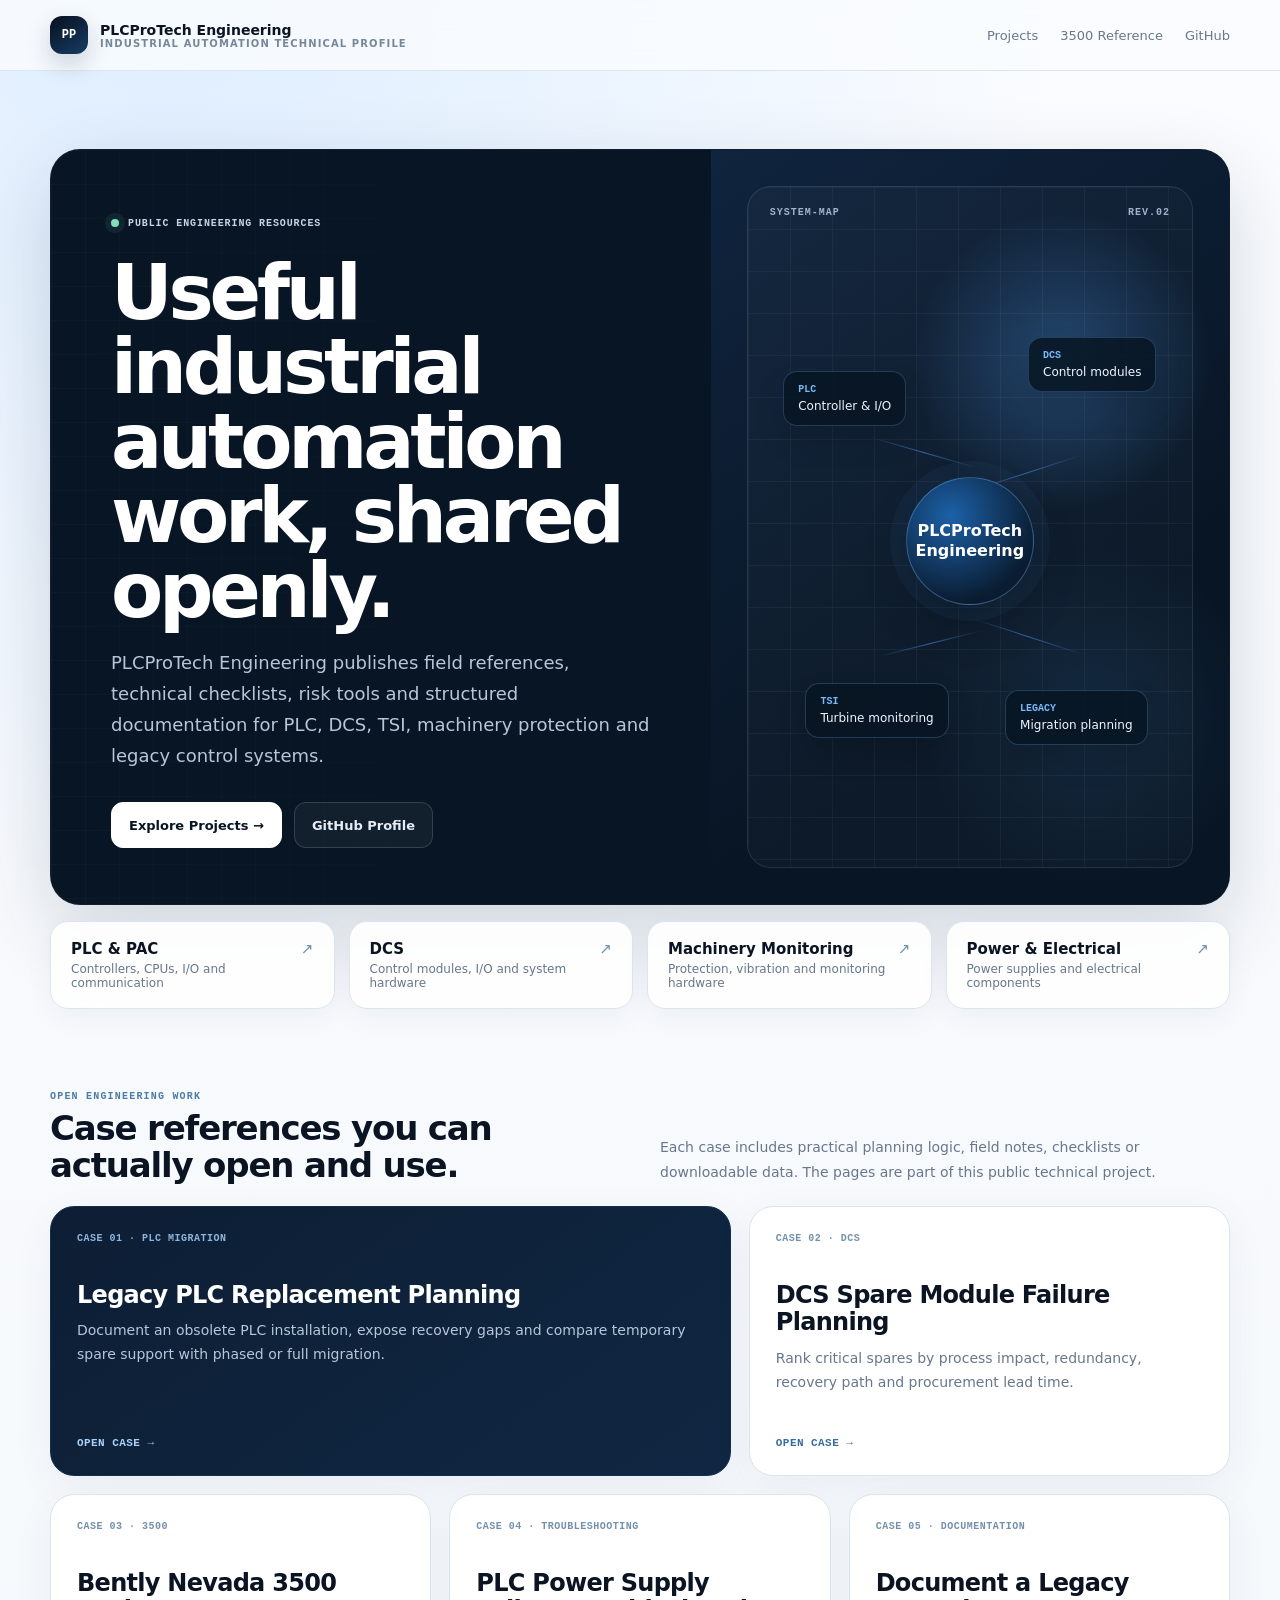
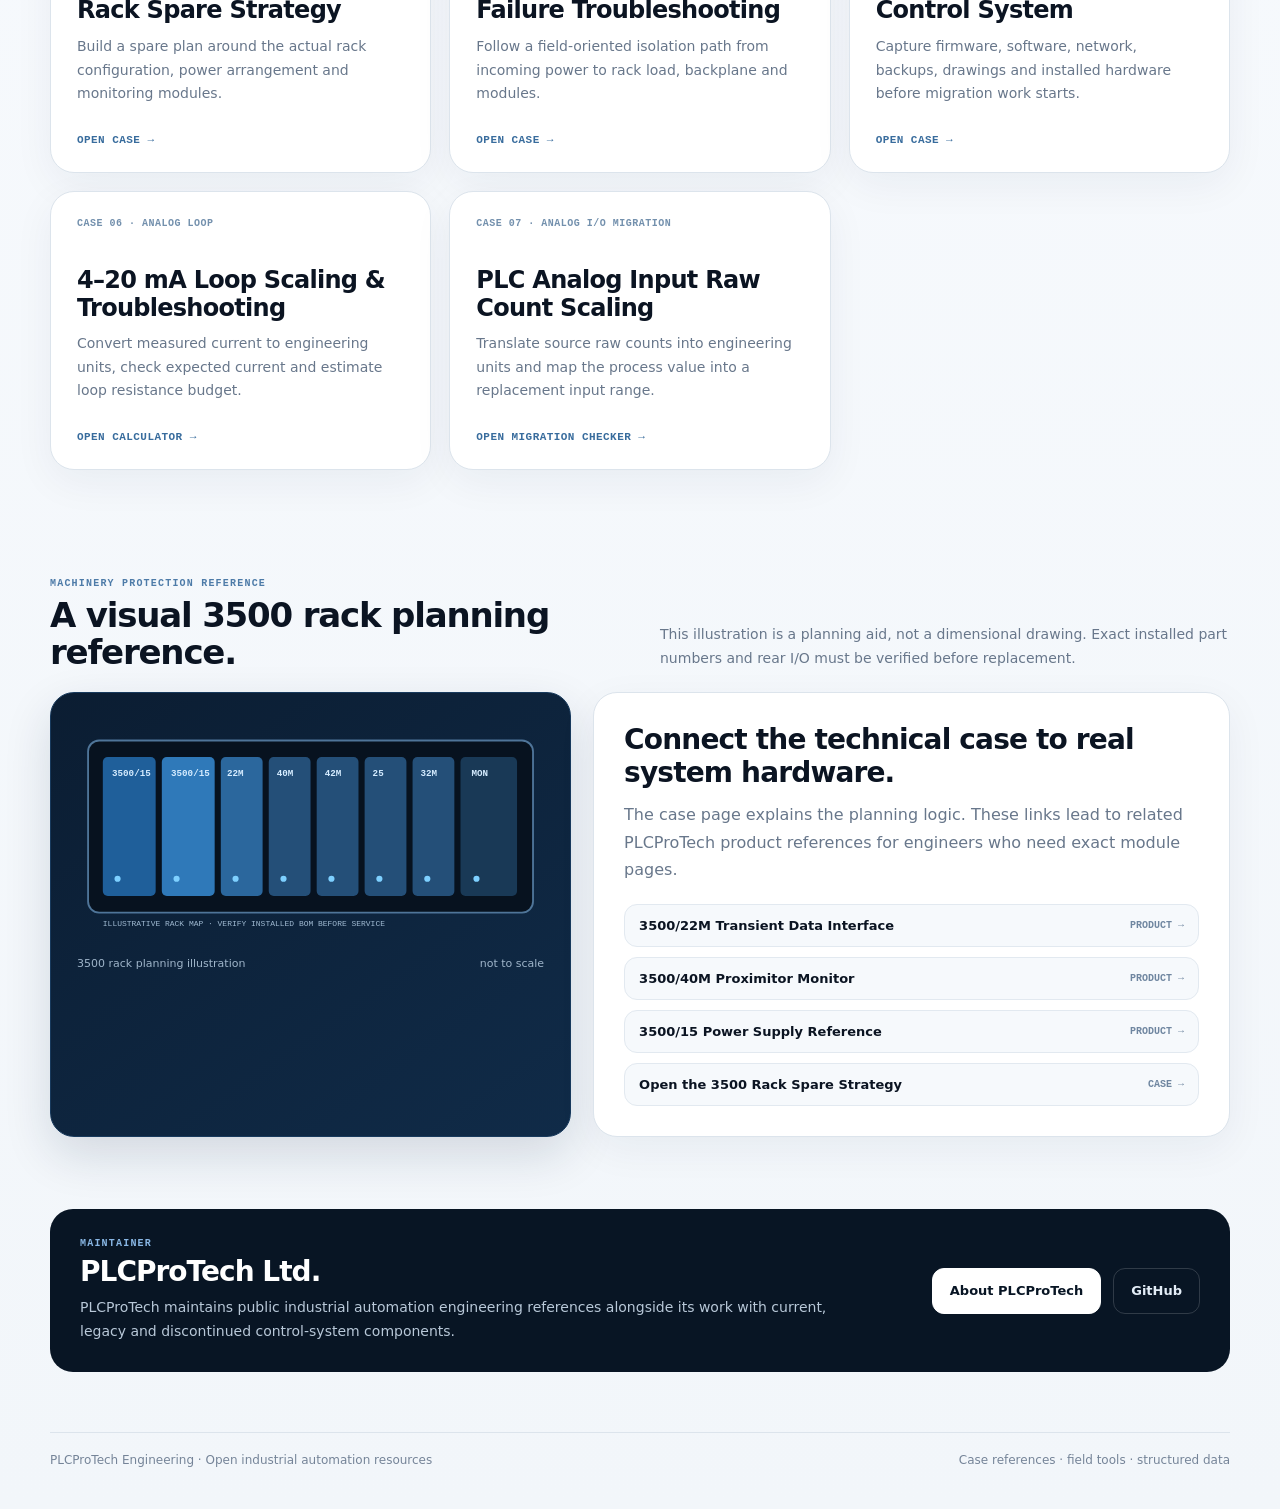
==== commit 97b937de: "Add analog input scaling migration checker" ====
--- a/cloudflare-profile/index.html
+++ b/cloudflare-profile/index.html
@@ -11,7 +11,7 @@
 <meta property="og:title" content="PLCProTech Engineering — Industrial Automation Technical Resources">
 <meta property="og:description" content="Open engineering references, field tools and structured technical resources for industrial automation systems.">
 <meta property="og:site_name" content="PLCProTech Engineering">
-<script type="application/ld+json">{"@context":"https://schema.org","@graph":[{"@type":"Organization","@id":"https://www.plcprotech.com/#organization","name":"PLCProTech Ltd.","url":"https://www.plcprotech.com/","sameAs":["https://github.com/plcprotech-ltd"],"knowsAbout":["Programmable Logic Controllers","Distributed Control Systems","Turbine Supervisory Instrumentation","Machinery Protection Systems","Legacy Control Systems"]},{"@type":"WebPage","name":"PLCProTech Engineering","about":{"@id":"https://www.plcprotech.com/#organization"}},{"@type":"ItemList","name":"PLCProTech Engineering Cases","itemListElement":[{"@type":"ListItem","position":1,"name":"Legacy PLC Replacement Planning"},{"@type":"ListItem","position":2,"name":"DCS Spare Module Failure Planning"},{"@type":"ListItem","position":3,"name":"Bently Nevada 3500 Rack Spare Strategy"},{"@type":"ListItem","position":4,"name":"PLC Power Supply Failure Troubleshooting"},{"@type":"ListItem","position":5,"name":"Document a Legacy Control System Before Migration"}]}]}</script>
+<script type="application/ld+json">{"@context":"https://schema.org","@graph":[{"@type":"Organization","@id":"https://www.plcprotech.com/#organization","name":"PLCProTech Ltd.","url":"https://www.plcprotech.com/","sameAs":["https://github.com/plcprotech-ltd"],"knowsAbout":["Programmable Logic Controllers","Distributed Control Systems","Turbine Supervisory Instrumentation","Machinery Protection Systems","Legacy Control Systems","Analog Signal Scaling"]},{"@type":"WebPage","name":"PLCProTech Engineering","about":{"@id":"https://www.plcprotech.com/#organization"}},{"@type":"ItemList","name":"PLCProTech Engineering Cases","itemListElement":[{"@type":"ListItem","position":1,"name":"Legacy PLC Replacement Planning"},{"@type":"ListItem","position":2,"name":"DCS Spare Module Failure Planning"},{"@type":"ListItem","position":3,"name":"Bently Nevada 3500 Rack Spare Strategy"},{"@type":"ListItem","position":4,"name":"PLC Power Supply Failure Troubleshooting"},{"@type":"ListItem","position":5,"name":"Document a Legacy Control System Before Migration"},{"@type":"ListItem","position":6,"name":"4–20 mA Loop Scaling & Troubleshooting"},{"@type":"ListItem","position":7,"name":"PLC Analog Input Raw Count Scaling & Migration Checker"}]}]}</script>
 <style>
 :root{--ink:#0b1422;--navy:#081524;--navy2:#102740;--white:#fff;--muted:#68778b;--line:#dce4ec;--blue:#4da3ff;--green:#83dfbb;--shadow:0 28px 80px rgba(8,30,55,.16);--sans:Inter,ui-sans-serif,system-ui,-apple-system,BlinkMacSystemFont,"Segoe UI",sans-serif;--mono:ui-monospace,SFMono-Regular,Menlo,Consolas,monospace}*{box-sizing:border-box}html{scroll-behavior:smooth}body{margin:0;color:var(--ink);font-family:var(--sans);background:radial-gradient(circle at 13% 0,rgba(77,163,255,.16),transparent 27%),linear-gradient(180deg,#fafcff,#f2f6fa);-webkit-font-smoothing:antialiased}a{color:inherit;text-decoration:none}.shell{width:min(1180px,calc(100% - 40px));margin:auto}.top{position:sticky;top:0;z-index:20;background:rgba(249,252,255,.84);backdrop-filter:blur(18px);border-bottom:1px solid rgba(220,228,236,.9)}.topin{min-height:70px;display:flex;align-items:center;justify-content:space-between;gap:22px}.brand{display:flex;align-items:center;gap:12px}.logo{width:38px;height:38px;border-radius:12px;display:grid;place-items:center;background:linear-gradient(145deg,#07111e,#173c65);color:#fff;font:800 12px var(--mono);box-shadow:0 10px 25px rgba(5,22,39,.18)}.brand strong{display:block;font-size:14px}.brand small{display:block;color:#77879a;font-size:10px;font-weight:700;letter-spacing:.11em;text-transform:uppercase}.nav{display:flex;gap:22px;color:#68788b;font-size:13px}.nav a:hover{color:#143c66}.hero{padding:78px 0 28px}.card{display:grid;grid-template-columns:1.12fr .88fr;overflow:hidden;border-radius:30px;background:var(--navy);box-shadow:var(--shadow);border:1px solid rgba(255,255,255,.04)}.copy{position:relative;padding:62px 60px 56px;color:#fff}.copy:before{content:"";position:absolute;inset:0;background:linear-gradient(rgba(255,255,255,.025) 1px,transparent 1px),linear-gradient(90deg,rgba(255,255,255,.025) 1px,transparent 1px);background-size:34px 34px;mask-image:linear-gradient(to right,#000,transparent 85%);pointer-events:none}.status{position:relative;display:inline-flex;align-items:center;gap:9px;color:#c4d5e7;font:700 10px var(--mono);letter-spacing:.09em;text-transform:uppercase}.status i{width:8px;height:8px;border-radius:50%;background:var(--green);box-shadow:0 0 0 6px rgba(131,223,187,.08)}h1{position:relative;margin:25px 0 20px;max-width:690px;font-size:clamp(48px,6vw,76px);line-height:.98;letter-spacing:-.055em}.lead{position:relative;max-width:680px;margin:0;color:#b7c7d9;font-size:18px;line-height:1.72}.actions{position:relative;display:flex;gap:12px;flex-wrap:wrap;margin-top:30px}.btn{min-height:46px;padding:0 17px;border-radius:12px;display:inline-flex;align-items:center;justify-content:center;border:1px solid rgba(255,255,255,.15);font-size:13px;font-weight:760;transition:.18s ease}.btn:hover{transform:translateY(-1px)}.btn.light{background:#fff;color:#081524;border-color:#fff}.btn.ghost{background:rgba(255,255,255,.045);color:#e5eef7}.visual{min-height:530px;position:relative;background:radial-gradient(circle at 68% 28%,rgba(77,163,255,.30),transparent 23%),radial-gradient(circle at 73% 75%,rgba(77,163,255,.11),transparent 25%),linear-gradient(145deg,#10243e,#081524 67%)}.diagram{position:absolute;inset:36px;border-radius:24px;border:1px solid rgba(255,255,255,.1);background:rgba(255,255,255,.025);overflow:hidden}.diagram:before{content:"";position:absolute;inset:0;background:linear-gradient(rgba(255,255,255,.045) 1px,transparent 1px),linear-gradient(90deg,rgba(255,255,255,.045) 1px,transparent 1px);background-size:42px 42px}.caption{position:absolute;top:20px;left:22px;right:22px;display:flex;justify-content:space-between;color:#9fb4ca;font:700 10px var(--mono);letter-spacing:.1em;text-transform:uppercase}.node{position:absolute;padding:12px 14px;border-radius:14px;background:rgba(8,21,36,.86);border:1px solid rgba(113,184,255,.24);color:#eef6ff;box-shadow:0 15px 30px rgba(0,0,0,.14);font-size:12px}.node b{display:block;margin-bottom:4px;color:#78bafa;font:700 10px var(--mono)}.n1{left:8%;top:27%}.n2{right:8%;top:22%}.n3{left:13%;bottom:19%}.n4{right:10%;bottom:18%}.core{position:absolute;left:50%;top:52%;transform:translate(-50%,-50%);width:128px;height:128px;border-radius:50%;display:grid;place-items:center;text-align:center;background:radial-gradient(circle at 35% 30%,#1c61a8,#0a1c31 72%);border:1px solid rgba(128,193,255,.34);box-shadow:0 0 0 16px rgba(77,163,255,.05),0 20px 44px rgba(0,0,0,.22);color:#fff;font-weight:800;line-height:1.2}.line{position:absolute;height:1px;background:linear-gradient(90deg,transparent,#4da3ff,transparent);opacity:.55}.l1{left:27%;top:39%;width:25%;transform:rotate(16deg)}.l2{left:49%;top:42%;width:27%;transform:rotate(-18deg)}.l3{left:29%;top:67%;width:24%;transform:rotate(-14deg)}.l4{left:50%;top:66%;width:26%;transform:rotate(18deg)}.systems{display:grid;grid-template-columns:repeat(4,1fr);gap:14px;margin-top:16px}.system{display:block;padding:18px 20px;border-radius:18px;background:rgba(255,255,255,.92);border:1px solid var(--line);box-shadow:0 8px 28px rgba(10,38,70,.05);transition:.18s ease}.system:hover{transform:translateY(-2px);border-color:#bcd4ec;box-shadow:0 14px 34px rgba(10,38,70,.09)}.system b{display:flex;align-items:center;justify-content:space-between;font-size:15px}.system b:after{content:"↗";font-weight:500;color:#6f8fad}.system span{display:block;margin-top:4px;color:var(--muted);font-size:12px}.section{padding:54px 0}.head{display:flex;justify-content:space-between;align-items:end;gap:34px;margin-bottom:22px}.kicker{font:800 10px var(--mono);letter-spacing:.12em;text-transform:uppercase;color:#4d7ba8;margin-bottom:8px}h2{margin:0;font-size:34px;line-height:1.08;letter-spacing:-.035em}.head p{margin:0;max-width:570px;color:var(--muted);font-size:14px;line-height:1.72}.cases{display:grid;grid-template-columns:repeat(12,1fr);gap:18px}.casecard{position:relative;display:flex;flex-direction:column;justify-content:space-between;min-height:270px;padding:26px;border-radius:24px;background:#fff;border:1px solid var(--line);box-shadow:0 12px 42px rgba(11,36,67,.055);transition:.18s ease;overflow:hidden}.casecard:hover{transform:translateY(-3px);box-shadow:0 20px 52px rgba(11,36,67,.10);border-color:#bdd2e7}.casecard.main{grid-column:span 7;background:linear-gradient(145deg,#0d1e34,#102743);color:#fff;border-color:#152e4e}.casecard.side{grid-column:span 5}.casecard.small{grid-column:span 4;min-height:230px}.caseid{font:700 10px var(--mono);letter-spacing:.05em;color:#7390ad}.casecard.main .caseid{color:#8eb6dd}.casecard h3{margin:38px 0 10px;font-size:24px;line-height:1.16;letter-spacing:-.03em}.casecard p{margin:0;color:var(--muted);line-height:1.68;font-size:14px}.casecard.main p{color:#b6c7d8}.open{margin-top:28px;font:700 11px var(--mono);letter-spacing:.04em;color:#386c9d}.casecard.main .open{color:#a9d2fb}.rackblock{display:grid;grid-template-columns:.9fr 1.1fr;gap:22px;align-items:stretch}.rackvisual{padding:26px;border-radius:24px;background:linear-gradient(145deg,#0b1d32,#102b48);border:1px solid #183a5d;box-shadow:0 18px 48px rgba(11,36,67,.14);color:#fff}.rackvisual svg{display:block;width:100%;height:auto}.rackcaption{display:flex;justify-content:space-between;gap:16px;margin-top:16px;color:#9fb5ca;font-size:11px}.rackcontent{padding:30px;border-radius:24px;background:#fff;border:1px solid var(--line);box-shadow:0 12px 42px rgba(11,36,67,.055)}.rackcontent h3{margin:0 0 12px;font-size:28px;letter-spacing:-.03em}.rackcontent p{margin:0;color:var(--muted);line-height:1.72}.modulelinks{display:grid;gap:10px;margin-top:20px}.modulelink{display:flex;align-items:center;justify-content:space-between;gap:18px;padding:13px 14px;border-radius:13px;background:#f6f9fc;border:1px solid #e2e9f0;font-size:13px;font-weight:730}.modulelink span{color:#6f86a0;font:700 10px var(--mono)}.modulelink:hover{border-color:#bcd3e8;background:#eef6fd}.maintainer{margin:18px auto 60px;padding:29px 30px;border-radius:23px;background:#081524;color:#fff;display:grid;grid-template-columns:1fr auto;gap:26px;align-items:center}.maintainer h2{font-size:28px;margin-bottom:8px}.maintainer p{margin:0;max-width:760px;color:#b8c8d8;font-size:14px;line-height:1.72}.maintainer .actions{margin:0}.maintainer .btn{background:#fff;color:#081524;border-color:#fff}.maintainer .btn.alt{background:transparent;color:#e3edf7;border-color:rgba(255,255,255,.16)}footer{padding:0 0 42px;color:#758498;font-size:12px}.foot{padding-top:20px;border-top:1px solid var(--line);display:flex;justify-content:space-between;gap:18px;flex-wrap:wrap}@media(max-width:960px){.card,.rackblock{grid-template-columns:1fr}.visual{min-height:430px}.systems{grid-template-columns:repeat(2,1fr)}.nav{display:none}.casecard.main,.casecard.side,.casecard.small{grid-column:span 12}}@media(max-width:620px){.shell{width:min(100% - 24px,1180px)}.hero{padding-top:34px}.copy{padding:38px 26px 34px}h1{font-size:49px}.lead{font-size:16px}.visual{min-height:380px}.diagram{inset:18px}.node{font-size:10px;padding:9px}.core{width:104px;height:104px;font-size:13px}.systems{grid-template-columns:1fr}.head{display:block}.head p{margin-top:10px}.rackcontent,.rackvisual{padding:22px}.maintainer{grid-template-columns:1fr;padding:24px}.maintainer .actions{margin-top:4px}}
 </style>
@@ -21,7 +21,7 @@
 <main id="top">
 <section class="hero shell"><div class="card"><div class="copy"><div class="status"><i></i>Public Engineering Resources</div><h1>Useful industrial automation work, shared openly.</h1><p class="lead">PLCProTech Engineering publishes field references, technical checklists, risk tools and structured documentation for PLC, DCS, TSI, machinery protection and legacy control systems.</p><div class="actions"><a class="btn light" href="#projects">Explore Projects →</a><a class="btn ghost" href="https://github.com/plcprotech-ltd" target="_blank" rel="noopener">GitHub Profile</a></div></div><div class="visual" aria-hidden="true"><div class="diagram"><div class="caption"><span>system-map</span><span>rev.02</span></div><div class="line l1"></div><div class="line l2"></div><div class="line l3"></div><div class="line l4"></div><div class="node n1"><b>PLC</b>Controller & I/O</div><div class="node n2"><b>DCS</b>Control modules</div><div class="node n3"><b>TSI</b>Turbine monitoring</div><div class="node n4"><b>LEGACY</b>Migration planning</div><div class="core">PLCProTech<br>Engineering</div></div></div></div>
 <div class="systems" aria-label="PLCProTech product system catalogs"><a class="system" href="https://www.plcprotech.com/collections/plc-pac-systems"><b>PLC & PAC</b><span>Controllers, CPUs, I/O and communication</span></a><a class="system" href="https://www.plcprotech.com/collections/dcs-control-systems"><b>DCS</b><span>Control modules, I/O and system hardware</span></a><a class="system" href="https://www.plcprotech.com/collections/machinery-monitoring"><b>Machinery Monitoring</b><span>Protection, vibration and monitoring hardware</span></a><a class="system" href="https://www.plcprotech.com/collections/power-electrical-components"><b>Power & Electrical</b><span>Power supplies and electrical components</span></a></div></section>
-<section class="section shell" id="projects"><div class="head"><div><div class="kicker">Open Engineering Work</div><h2>Case references you can actually open and use.</h2></div><p>Each case includes practical planning logic, field notes, checklists or downloadable data. The pages are part of this public technical project.</p></div><div class="cases"><a class="casecard main" href="cases/01-legacy-plc-replacement-planning.html"><div><div class="caseid">CASE 01 · PLC MIGRATION</div><h3>Legacy PLC Replacement Planning</h3><p>Document an obsolete PLC installation, expose recovery gaps and compare temporary spare support with phased or full migration.</p></div><div class="open">OPEN CASE →</div></a><a class="casecard side" href="cases/02-dcs-spare-module-failure-planning.html"><div><div class="caseid">CASE 02 · DCS</div><h3>DCS Spare Module Failure Planning</h3><p>Rank critical spares by process impact, redundancy, recovery path and procurement lead time.</p></div><div class="open">OPEN CASE →</div></a><a class="casecard small" href="cases/03-bently-nevada-3500-rack-spare-strategy.html"><div><div class="caseid">CASE 03 · 3500</div><h3>Bently Nevada 3500 Rack Spare Strategy</h3><p>Build a spare plan around the actual rack configuration, power arrangement and monitoring modules.</p></div><div class="open">OPEN CASE →</div></a><a class="casecard small" href="cases/04-plc-power-supply-failure-troubleshooting.html"><div><div class="caseid">CASE 04 · TROUBLESHOOTING</div><h3>PLC Power Supply Failure Troubleshooting</h3><p>Follow a field-oriented isolation path from incoming power to rack load, backplane and modules.</p></div><div class="open">OPEN CASE →</div></a><a class="casecard small" href="cases/05-document-legacy-control-system.html"><div><div class="caseid">CASE 05 · DOCUMENTATION</div><h3>Document a Legacy Control System</h3><p>Capture firmware, software, network, backups, drawings and installed hardware before migration work starts.</p></div><div class="open">OPEN CASE →</div></a></div></section>
+<section class="section shell" id="projects"><div class="head"><div><div class="kicker">Open Engineering Work</div><h2>Case references you can actually open and use.</h2></div><p>Each case includes practical planning logic, field notes, checklists or downloadable data. The pages are part of this public technical project.</p></div><div class="cases"><a class="casecard main" href="cases/01-legacy-plc-replacement-planning.html"><div><div class="caseid">CASE 01 · PLC MIGRATION</div><h3>Legacy PLC Replacement Planning</h3><p>Document an obsolete PLC installation, expose recovery gaps and compare temporary spare support with phased or full migration.</p></div><div class="open">OPEN CASE →</div></a><a class="casecard side" href="cases/02-dcs-spare-module-failure-planning.html"><div><div class="caseid">CASE 02 · DCS</div><h3>DCS Spare Module Failure Planning</h3><p>Rank critical spares by process impact, redundancy, recovery path and procurement lead time.</p></div><div class="open">OPEN CASE →</div></a><a class="casecard small" href="cases/03-bently-nevada-3500-rack-spare-strategy.html"><div><div class="caseid">CASE 03 · 3500</div><h3>Bently Nevada 3500 Rack Spare Strategy</h3><p>Build a spare plan around the actual rack configuration, power arrangement and monitoring modules.</p></div><div class="open">OPEN CASE →</div></a><a class="casecard small" href="cases/04-plc-power-supply-failure-troubleshooting.html"><div><div class="caseid">CASE 04 · TROUBLESHOOTING</div><h3>PLC Power Supply Failure Troubleshooting</h3><p>Follow a field-oriented isolation path from incoming power to rack load, backplane and modules.</p></div><div class="open">OPEN CASE →</div></a><a class="casecard small" href="cases/05-document-legacy-control-system.html"><div><div class="caseid">CASE 05 · DOCUMENTATION</div><h3>Document a Legacy Control System</h3><p>Capture firmware, software, network, backups, drawings and installed hardware before migration work starts.</p></div><div class="open">OPEN CASE →</div></a><a class="casecard small" href="cases/06-4-20ma-loop-scaling-troubleshooting.html"><div><div class="caseid">CASE 06 · ANALOG LOOP</div><h3>4–20 mA Loop Scaling & Troubleshooting</h3><p>Convert measured current to engineering units, check expected current and estimate loop resistance budget.</p></div><div class="open">OPEN CALCULATOR →</div></a><a class="casecard small" href="cases/07-plc-analog-input-raw-count-scaling-migration.html"><div><div class="caseid">CASE 07 · ANALOG I/O MIGRATION</div><h3>PLC Analog Input Raw Count Scaling</h3><p>Translate source raw counts into engineering units and map the process value into a replacement input range.</p></div><div class="open">OPEN MIGRATION CHECKER →</div></a></div></section>
 <section class="section shell" id="bently3500"><div class="head"><div><div class="kicker">Machinery Protection Reference</div><h2>A visual 3500 rack planning reference.</h2></div><p>This illustration is a planning aid, not a dimensional drawing. Exact installed part numbers and rear I/O must be verified before replacement.</p></div><div class="rackblock"><div class="rackvisual"><svg viewBox="0 0 760 360" role="img" aria-labelledby="rackTitle rackDesc"><title id="rackTitle">Illustrative Bently Nevada 3500 rack layout</title><desc id="rackDesc">A technical illustration showing power supply, TDI and monitor module positions in a rack.</desc><rect x="18" y="35" width="724" height="280" rx="18" fill="#07121f" stroke="#4f7599" stroke-width="3"/><rect x="42" y="62" width="86" height="226" rx="8" fill="#1f5f9a"/><rect x="138" y="62" width="86" height="226" rx="8" fill="#2f79b9"/><rect x="234" y="62" width="68" height="226" rx="8" fill="#2b679d"/><rect x="312" y="62" width="68" height="226" rx="8" fill="#244f78"/><rect x="390" y="62" width="68" height="226" rx="8" fill="#244f78"/><rect x="468" y="62" width="68" height="226" rx="8" fill="#244f78"/><rect x="546" y="62" width="68" height="226" rx="8" fill="#244f78"/><rect x="624" y="62" width="92" height="226" rx="8" fill="#193956"/><g fill="#d5ecff" font-family="monospace" font-size="15" font-weight="700"><text x="57" y="92">3500/15</text><text x="153" y="92">3500/15</text><text x="244" y="92">22M</text><text x="325" y="92">40M</text><text x="403" y="92">42M</text><text x="481" y="92">25</text><text x="559" y="92">32M</text><text x="642" y="92">MON</text></g><g fill="#7ed0ff"><circle cx="66" cy="260" r="5"/><circle cx="162" cy="260" r="5"/><circle cx="258" cy="260" r="5"/><circle cx="336" cy="260" r="5"/><circle cx="414" cy="260" r="5"/><circle cx="492" cy="260" r="5"/><circle cx="570" cy="260" r="5"/><circle cx="650" cy="260" r="5"/></g><text x="42" y="337" fill="#9fb9d1" font-family="monospace" font-size="13">ILLUSTRATIVE RACK MAP · VERIFY INSTALLED BOM BEFORE SERVICE</text></svg><div class="rackcaption"><span>3500 rack planning illustration</span><span>not to scale</span></div></div><div class="rackcontent"><h3>Connect the technical case to real system hardware.</h3><p>The case page explains the planning logic. These links lead to related PLCProTech product references for engineers who need exact module pages.</p><div class="modulelinks"><a class="modulelink" href="https://www.plcprotech.com/products/bently-nevada-3500-22-01-01-01-3500-series-transient-data-interface"><b>3500/22M Transient Data Interface</b><span>PRODUCT →</span></a><a class="modulelink" href="https://www.plcprotech.com/products/bently-nevada-3500-40-03-00-3500-series-proximitor-monitor"><b>3500/40M Proximitor Monitor</b><span>PRODUCT →</span></a><a class="modulelink" href="https://www.plcprotech.com/products/bently-nevada-3500-15-133292-01-low-voltage-dc-power-supply-module"><b>3500/15 Power Supply Reference</b><span>PRODUCT →</span></a><a class="modulelink" href="cases/03-bently-nevada-3500-rack-spare-strategy.html"><b>Open the 3500 Rack Spare Strategy</b><span>CASE →</span></a></div></div></div></section>
 <section class="shell maintainer"><div><div class="kicker" style="color:#89b7e5">Maintainer</div><h2>PLCProTech Ltd.</h2><p>PLCProTech maintains public industrial automation engineering references alongside its work with current, legacy and discontinued control-system components.</p></div><div class="actions"><a class="btn" href="https://www.plcprotech.com/pages/about-us">About PLCProTech</a><a class="btn alt" href="https://github.com/plcprotech-ltd">GitHub</a></div></section>
 </main><footer><div class="shell foot"><span>PLCProTech Engineering · Open industrial automation resources</span><span>Case references · field tools · structured data</span></div></footer>
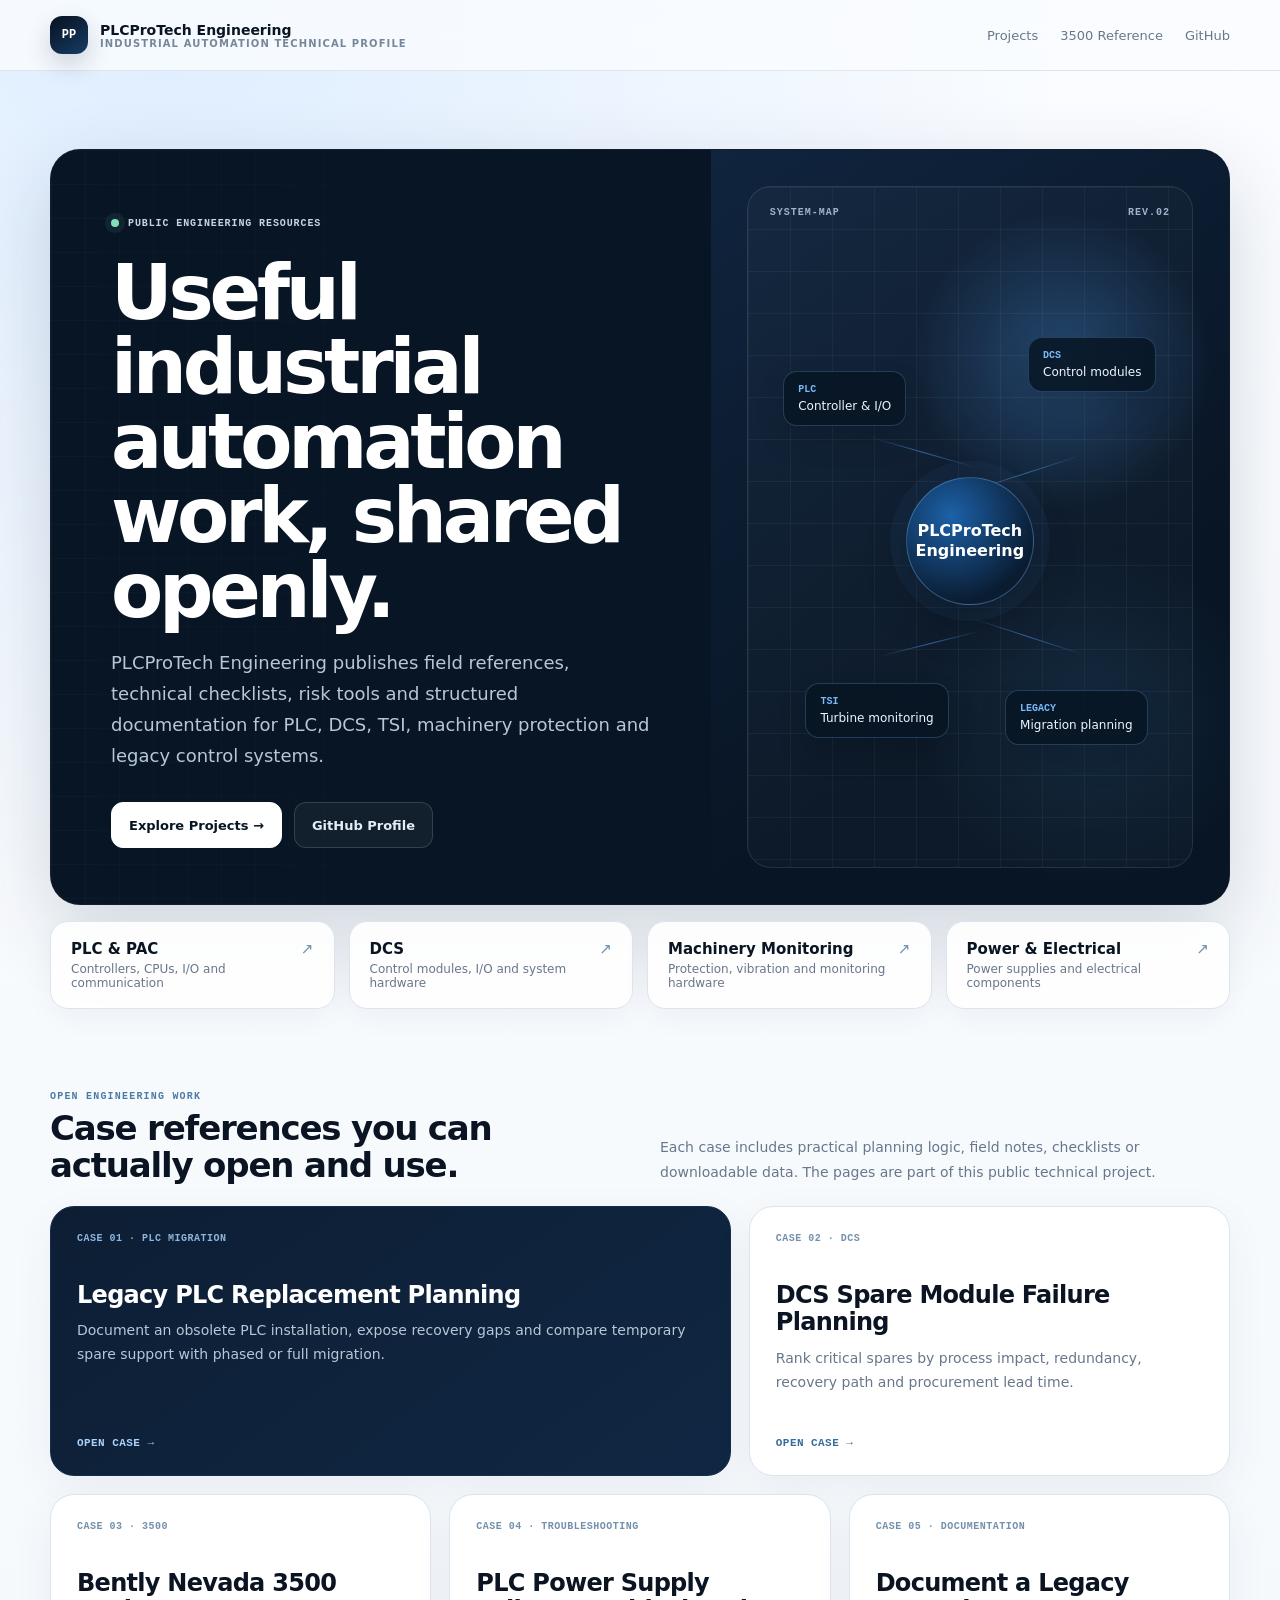
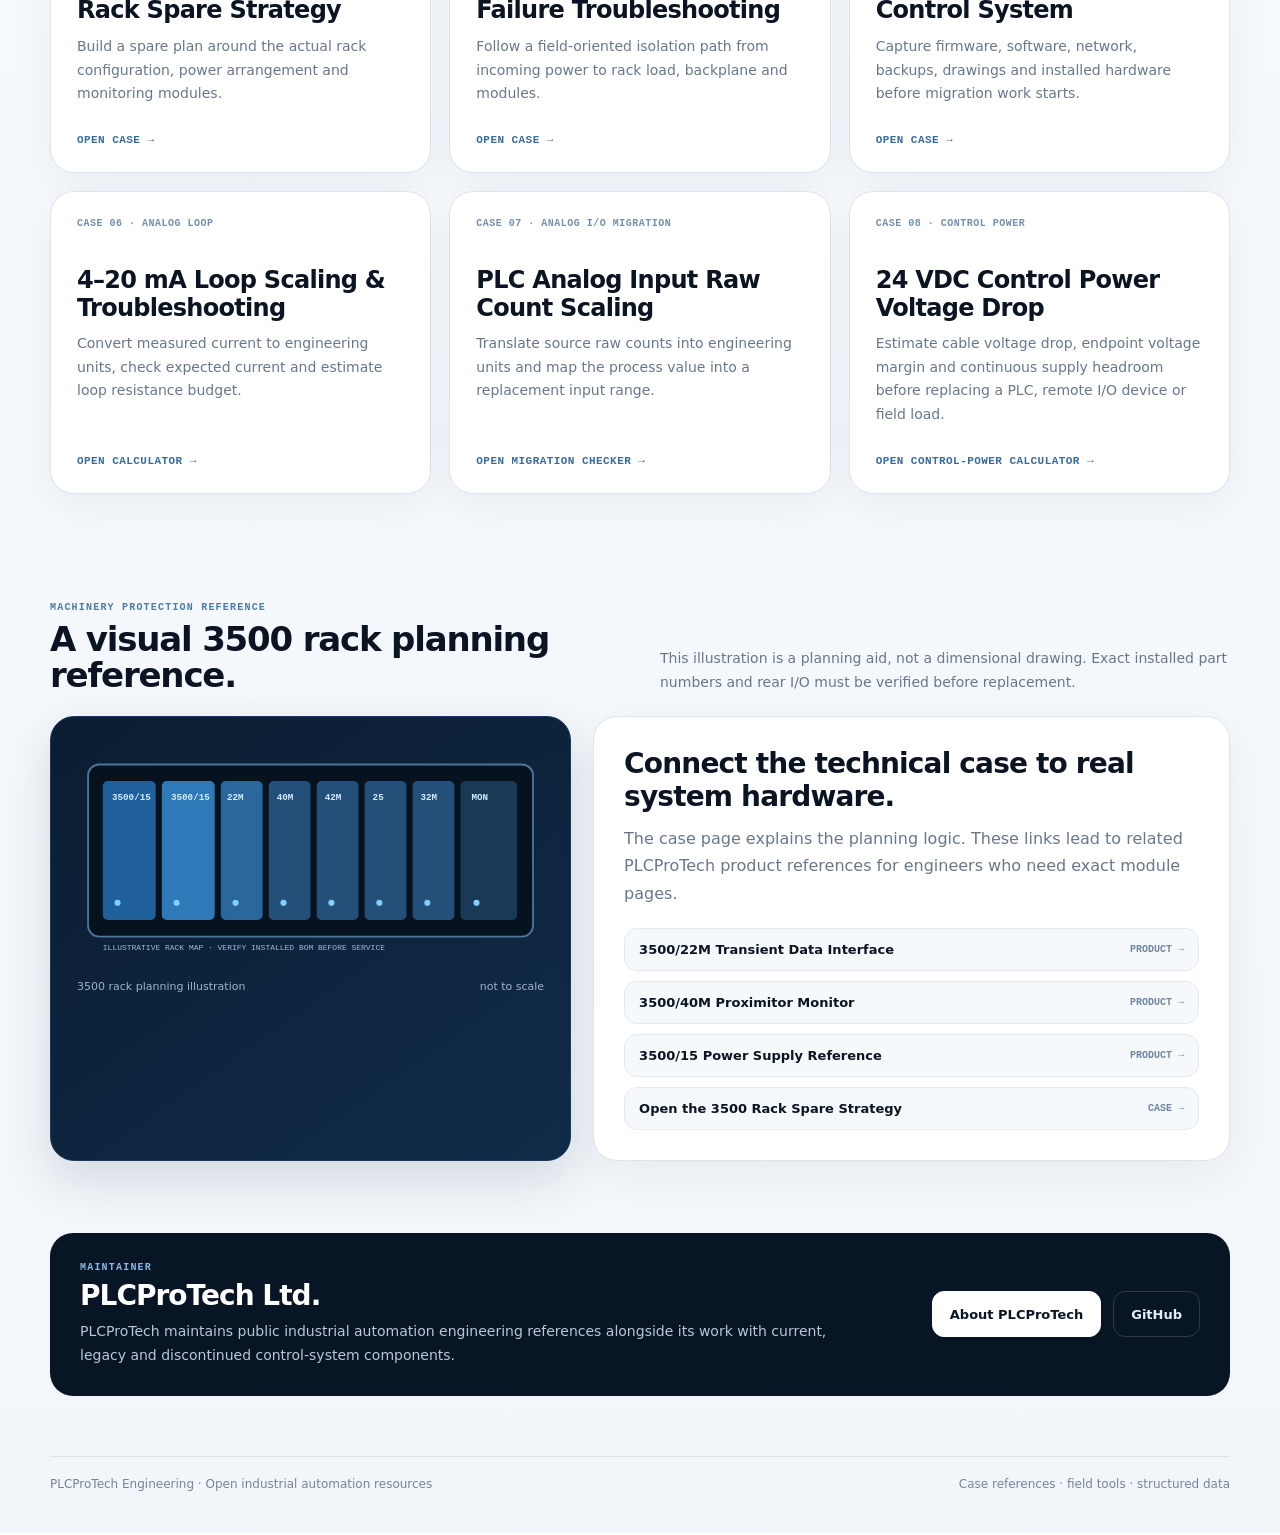
==== commit 5703d333: "Expose Case 08 in deployed engineering profile" ====
--- a/cloudflare-profile/index.html
+++ b/cloudflare-profile/index.html
@@ -11,7 +11,7 @@
 <meta property="og:title" content="PLCProTech Engineering — Industrial Automation Technical Resources">
 <meta property="og:description" content="Open engineering references, field tools and structured technical resources for industrial automation systems.">
 <meta property="og:site_name" content="PLCProTech Engineering">
-<script type="application/ld+json">{"@context":"https://schema.org","@graph":[{"@type":"Organization","@id":"https://www.plcprotech.com/#organization","name":"PLCProTech Ltd.","url":"https://www.plcprotech.com/","sameAs":["https://github.com/plcprotech-ltd"],"knowsAbout":["Programmable Logic Controllers","Distributed Control Systems","Turbine Supervisory Instrumentation","Machinery Protection Systems","Legacy Control Systems","Analog Signal Scaling"]},{"@type":"WebPage","name":"PLCProTech Engineering","about":{"@id":"https://www.plcprotech.com/#organization"}},{"@type":"ItemList","name":"PLCProTech Engineering Cases","itemListElement":[{"@type":"ListItem","position":1,"name":"Legacy PLC Replacement Planning"},{"@type":"ListItem","position":2,"name":"DCS Spare Module Failure Planning"},{"@type":"ListItem","position":3,"name":"Bently Nevada 3500 Rack Spare Strategy"},{"@type":"ListItem","position":4,"name":"PLC Power Supply Failure Troubleshooting"},{"@type":"ListItem","position":5,"name":"Document a Legacy Control System Before Migration"},{"@type":"ListItem","position":6,"name":"4–20 mA Loop Scaling & Troubleshooting"},{"@type":"ListItem","position":7,"name":"PLC Analog Input Raw Count Scaling & Migration Checker"}]}]}</script>
+<script type="application/ld+json">{"@context":"https://schema.org","@graph":[{"@type":"Organization","@id":"https://www.plcprotech.com/#organization","name":"PLCProTech Ltd.","url":"https://www.plcprotech.com/","sameAs":["https://github.com/plcprotech-ltd"],"knowsAbout":["Programmable Logic Controllers","Distributed Control Systems","Turbine Supervisory Instrumentation","Machinery Protection Systems","Legacy Control Systems","Analog Signal Scaling"]},{"@type":"WebPage","name":"PLCProTech Engineering","about":{"@id":"https://www.plcprotech.com/#organization"}},{"@type":"ItemList","name":"PLCProTech Engineering Cases","itemListElement":[{"@type":"ListItem","position":1,"name":"Legacy PLC Replacement Planning"},{"@type":"ListItem","position":2,"name":"DCS Spare Module Failure Planning"},{"@type":"ListItem","position":3,"name":"Bently Nevada 3500 Rack Spare Strategy"},{"@type":"ListItem","position":4,"name":"PLC Power Supply Failure Troubleshooting"},{"@type":"ListItem","position":5,"name":"Document a Legacy Control System Before Migration"},{"@type":"ListItem","position":6,"name":"4–20 mA Loop Scaling & Troubleshooting"},{"@type":"ListItem","position":7,"name":"PLC Analog Input Raw Count Scaling & Migration Checker"},{"@type":"ListItem","position":8,"name":"24 VDC Control Power Voltage Drop & Load Budget"}]}]}</script>
 <style>
 :root{--ink:#0b1422;--navy:#081524;--navy2:#102740;--white:#fff;--muted:#68778b;--line:#dce4ec;--blue:#4da3ff;--green:#83dfbb;--shadow:0 28px 80px rgba(8,30,55,.16);--sans:Inter,ui-sans-serif,system-ui,-apple-system,BlinkMacSystemFont,"Segoe UI",sans-serif;--mono:ui-monospace,SFMono-Regular,Menlo,Consolas,monospace}*{box-sizing:border-box}html{scroll-behavior:smooth}body{margin:0;color:var(--ink);font-family:var(--sans);background:radial-gradient(circle at 13% 0,rgba(77,163,255,.16),transparent 27%),linear-gradient(180deg,#fafcff,#f2f6fa);-webkit-font-smoothing:antialiased}a{color:inherit;text-decoration:none}.shell{width:min(1180px,calc(100% - 40px));margin:auto}.top{position:sticky;top:0;z-index:20;background:rgba(249,252,255,.84);backdrop-filter:blur(18px);border-bottom:1px solid rgba(220,228,236,.9)}.topin{min-height:70px;display:flex;align-items:center;justify-content:space-between;gap:22px}.brand{display:flex;align-items:center;gap:12px}.logo{width:38px;height:38px;border-radius:12px;display:grid;place-items:center;background:linear-gradient(145deg,#07111e,#173c65);color:#fff;font:800 12px var(--mono);box-shadow:0 10px 25px rgba(5,22,39,.18)}.brand strong{display:block;font-size:14px}.brand small{display:block;color:#77879a;font-size:10px;font-weight:700;letter-spacing:.11em;text-transform:uppercase}.nav{display:flex;gap:22px;color:#68788b;font-size:13px}.nav a:hover{color:#143c66}.hero{padding:78px 0 28px}.card{display:grid;grid-template-columns:1.12fr .88fr;overflow:hidden;border-radius:30px;background:var(--navy);box-shadow:var(--shadow);border:1px solid rgba(255,255,255,.04)}.copy{position:relative;padding:62px 60px 56px;color:#fff}.copy:before{content:"";position:absolute;inset:0;background:linear-gradient(rgba(255,255,255,.025) 1px,transparent 1px),linear-gradient(90deg,rgba(255,255,255,.025) 1px,transparent 1px);background-size:34px 34px;mask-image:linear-gradient(to right,#000,transparent 85%);pointer-events:none}.status{position:relative;display:inline-flex;align-items:center;gap:9px;color:#c4d5e7;font:700 10px var(--mono);letter-spacing:.09em;text-transform:uppercase}.status i{width:8px;height:8px;border-radius:50%;background:var(--green);box-shadow:0 0 0 6px rgba(131,223,187,.08)}h1{position:relative;margin:25px 0 20px;max-width:690px;font-size:clamp(48px,6vw,76px);line-height:.98;letter-spacing:-.055em}.lead{position:relative;max-width:680px;margin:0;color:#b7c7d9;font-size:18px;line-height:1.72}.actions{position:relative;display:flex;gap:12px;flex-wrap:wrap;margin-top:30px}.btn{min-height:46px;padding:0 17px;border-radius:12px;display:inline-flex;align-items:center;justify-content:center;border:1px solid rgba(255,255,255,.15);font-size:13px;font-weight:760;transition:.18s ease}.btn:hover{transform:translateY(-1px)}.btn.light{background:#fff;color:#081524;border-color:#fff}.btn.ghost{background:rgba(255,255,255,.045);color:#e5eef7}.visual{min-height:530px;position:relative;background:radial-gradient(circle at 68% 28%,rgba(77,163,255,.30),transparent 23%),radial-gradient(circle at 73% 75%,rgba(77,163,255,.11),transparent 25%),linear-gradient(145deg,#10243e,#081524 67%)}.diagram{position:absolute;inset:36px;border-radius:24px;border:1px solid rgba(255,255,255,.1);background:rgba(255,255,255,.025);overflow:hidden}.diagram:before{content:"";position:absolute;inset:0;background:linear-gradient(rgba(255,255,255,.045) 1px,transparent 1px),linear-gradient(90deg,rgba(255,255,255,.045) 1px,transparent 1px);background-size:42px 42px}.caption{position:absolute;top:20px;left:22px;right:22px;display:flex;justify-content:space-between;color:#9fb4ca;font:700 10px var(--mono);letter-spacing:.1em;text-transform:uppercase}.node{position:absolute;padding:12px 14px;border-radius:14px;background:rgba(8,21,36,.86);border:1px solid rgba(113,184,255,.24);color:#eef6ff;box-shadow:0 15px 30px rgba(0,0,0,.14);font-size:12px}.node b{display:block;margin-bottom:4px;color:#78bafa;font:700 10px var(--mono)}.n1{left:8%;top:27%}.n2{right:8%;top:22%}.n3{left:13%;bottom:19%}.n4{right:10%;bottom:18%}.core{position:absolute;left:50%;top:52%;transform:translate(-50%,-50%);width:128px;height:128px;border-radius:50%;display:grid;place-items:center;text-align:center;background:radial-gradient(circle at 35% 30%,#1c61a8,#0a1c31 72%);border:1px solid rgba(128,193,255,.34);box-shadow:0 0 0 16px rgba(77,163,255,.05),0 20px 44px rgba(0,0,0,.22);color:#fff;font-weight:800;line-height:1.2}.line{position:absolute;height:1px;background:linear-gradient(90deg,transparent,#4da3ff,transparent);opacity:.55}.l1{left:27%;top:39%;width:25%;transform:rotate(16deg)}.l2{left:49%;top:42%;width:27%;transform:rotate(-18deg)}.l3{left:29%;top:67%;width:24%;transform:rotate(-14deg)}.l4{left:50%;top:66%;width:26%;transform:rotate(18deg)}.systems{display:grid;grid-template-columns:repeat(4,1fr);gap:14px;margin-top:16px}.system{display:block;padding:18px 20px;border-radius:18px;background:rgba(255,255,255,.92);border:1px solid var(--line);box-shadow:0 8px 28px rgba(10,38,70,.05);transition:.18s ease}.system:hover{transform:translateY(-2px);border-color:#bcd4ec;box-shadow:0 14px 34px rgba(10,38,70,.09)}.system b{display:flex;align-items:center;justify-content:space-between;font-size:15px}.system b:after{content:"↗";font-weight:500;color:#6f8fad}.system span{display:block;margin-top:4px;color:var(--muted);font-size:12px}.section{padding:54px 0}.head{display:flex;justify-content:space-between;align-items:end;gap:34px;margin-bottom:22px}.kicker{font:800 10px var(--mono);letter-spacing:.12em;text-transform:uppercase;color:#4d7ba8;margin-bottom:8px}h2{margin:0;font-size:34px;line-height:1.08;letter-spacing:-.035em}.head p{margin:0;max-width:570px;color:var(--muted);font-size:14px;line-height:1.72}.cases{display:grid;grid-template-columns:repeat(12,1fr);gap:18px}.casecard{position:relative;display:flex;flex-direction:column;justify-content:space-between;min-height:270px;padding:26px;border-radius:24px;background:#fff;border:1px solid var(--line);box-shadow:0 12px 42px rgba(11,36,67,.055);transition:.18s ease;overflow:hidden}.casecard:hover{transform:translateY(-3px);box-shadow:0 20px 52px rgba(11,36,67,.10);border-color:#bdd2e7}.casecard.main{grid-column:span 7;background:linear-gradient(145deg,#0d1e34,#102743);color:#fff;border-color:#152e4e}.casecard.side{grid-column:span 5}.casecard.small{grid-column:span 4;min-height:230px}.caseid{font:700 10px var(--mono);letter-spacing:.05em;color:#7390ad}.casecard.main .caseid{color:#8eb6dd}.casecard h3{margin:38px 0 10px;font-size:24px;line-height:1.16;letter-spacing:-.03em}.casecard p{margin:0;color:var(--muted);line-height:1.68;font-size:14px}.casecard.main p{color:#b6c7d8}.open{margin-top:28px;font:700 11px var(--mono);letter-spacing:.04em;color:#386c9d}.casecard.main .open{color:#a9d2fb}.rackblock{display:grid;grid-template-columns:.9fr 1.1fr;gap:22px;align-items:stretch}.rackvisual{padding:26px;border-radius:24px;background:linear-gradient(145deg,#0b1d32,#102b48);border:1px solid #183a5d;box-shadow:0 18px 48px rgba(11,36,67,.14);color:#fff}.rackvisual svg{display:block;width:100%;height:auto}.rackcaption{display:flex;justify-content:space-between;gap:16px;margin-top:16px;color:#9fb5ca;font-size:11px}.rackcontent{padding:30px;border-radius:24px;background:#fff;border:1px solid var(--line);box-shadow:0 12px 42px rgba(11,36,67,.055)}.rackcontent h3{margin:0 0 12px;font-size:28px;letter-spacing:-.03em}.rackcontent p{margin:0;color:var(--muted);line-height:1.72}.modulelinks{display:grid;gap:10px;margin-top:20px}.modulelink{display:flex;align-items:center;justify-content:space-between;gap:18px;padding:13px 14px;border-radius:13px;background:#f6f9fc;border:1px solid #e2e9f0;font-size:13px;font-weight:730}.modulelink span{color:#6f86a0;font:700 10px var(--mono)}.modulelink:hover{border-color:#bcd3e8;background:#eef6fd}.maintainer{margin:18px auto 60px;padding:29px 30px;border-radius:23px;background:#081524;color:#fff;display:grid;grid-template-columns:1fr auto;gap:26px;align-items:center}.maintainer h2{font-size:28px;margin-bottom:8px}.maintainer p{margin:0;max-width:760px;color:#b8c8d8;font-size:14px;line-height:1.72}.maintainer .actions{margin:0}.maintainer .btn{background:#fff;color:#081524;border-color:#fff}.maintainer .btn.alt{background:transparent;color:#e3edf7;border-color:rgba(255,255,255,.16)}footer{padding:0 0 42px;color:#758498;font-size:12px}.foot{padding-top:20px;border-top:1px solid var(--line);display:flex;justify-content:space-between;gap:18px;flex-wrap:wrap}@media(max-width:960px){.card,.rackblock{grid-template-columns:1fr}.visual{min-height:430px}.systems{grid-template-columns:repeat(2,1fr)}.nav{display:none}.casecard.main,.casecard.side,.casecard.small{grid-column:span 12}}@media(max-width:620px){.shell{width:min(100% - 24px,1180px)}.hero{padding-top:34px}.copy{padding:38px 26px 34px}h1{font-size:49px}.lead{font-size:16px}.visual{min-height:380px}.diagram{inset:18px}.node{font-size:10px;padding:9px}.core{width:104px;height:104px;font-size:13px}.systems{grid-template-columns:1fr}.head{display:block}.head p{margin-top:10px}.rackcontent,.rackvisual{padding:22px}.maintainer{grid-template-columns:1fr;padding:24px}.maintainer .actions{margin-top:4px}}
 </style>
@@ -21,7 +21,7 @@
 <main id="top">
 <section class="hero shell"><div class="card"><div class="copy"><div class="status"><i></i>Public Engineering Resources</div><h1>Useful industrial automation work, shared openly.</h1><p class="lead">PLCProTech Engineering publishes field references, technical checklists, risk tools and structured documentation for PLC, DCS, TSI, machinery protection and legacy control systems.</p><div class="actions"><a class="btn light" href="#projects">Explore Projects →</a><a class="btn ghost" href="https://github.com/plcprotech-ltd" target="_blank" rel="noopener">GitHub Profile</a></div></div><div class="visual" aria-hidden="true"><div class="diagram"><div class="caption"><span>system-map</span><span>rev.02</span></div><div class="line l1"></div><div class="line l2"></div><div class="line l3"></div><div class="line l4"></div><div class="node n1"><b>PLC</b>Controller & I/O</div><div class="node n2"><b>DCS</b>Control modules</div><div class="node n3"><b>TSI</b>Turbine monitoring</div><div class="node n4"><b>LEGACY</b>Migration planning</div><div class="core">PLCProTech<br>Engineering</div></div></div></div>
 <div class="systems" aria-label="PLCProTech product system catalogs"><a class="system" href="https://www.plcprotech.com/collections/plc-pac-systems"><b>PLC & PAC</b><span>Controllers, CPUs, I/O and communication</span></a><a class="system" href="https://www.plcprotech.com/collections/dcs-control-systems"><b>DCS</b><span>Control modules, I/O and system hardware</span></a><a class="system" href="https://www.plcprotech.com/collections/machinery-monitoring"><b>Machinery Monitoring</b><span>Protection, vibration and monitoring hardware</span></a><a class="system" href="https://www.plcprotech.com/collections/power-electrical-components"><b>Power & Electrical</b><span>Power supplies and electrical components</span></a></div></section>
-<section class="section shell" id="projects"><div class="head"><div><div class="kicker">Open Engineering Work</div><h2>Case references you can actually open and use.</h2></div><p>Each case includes practical planning logic, field notes, checklists or downloadable data. The pages are part of this public technical project.</p></div><div class="cases"><a class="casecard main" href="cases/01-legacy-plc-replacement-planning.html"><div><div class="caseid">CASE 01 · PLC MIGRATION</div><h3>Legacy PLC Replacement Planning</h3><p>Document an obsolete PLC installation, expose recovery gaps and compare temporary spare support with phased or full migration.</p></div><div class="open">OPEN CASE →</div></a><a class="casecard side" href="cases/02-dcs-spare-module-failure-planning.html"><div><div class="caseid">CASE 02 · DCS</div><h3>DCS Spare Module Failure Planning</h3><p>Rank critical spares by process impact, redundancy, recovery path and procurement lead time.</p></div><div class="open">OPEN CASE →</div></a><a class="casecard small" href="cases/03-bently-nevada-3500-rack-spare-strategy.html"><div><div class="caseid">CASE 03 · 3500</div><h3>Bently Nevada 3500 Rack Spare Strategy</h3><p>Build a spare plan around the actual rack configuration, power arrangement and monitoring modules.</p></div><div class="open">OPEN CASE →</div></a><a class="casecard small" href="cases/04-plc-power-supply-failure-troubleshooting.html"><div><div class="caseid">CASE 04 · TROUBLESHOOTING</div><h3>PLC Power Supply Failure Troubleshooting</h3><p>Follow a field-oriented isolation path from incoming power to rack load, backplane and modules.</p></div><div class="open">OPEN CASE →</div></a><a class="casecard small" href="cases/05-document-legacy-control-system.html"><div><div class="caseid">CASE 05 · DOCUMENTATION</div><h3>Document a Legacy Control System</h3><p>Capture firmware, software, network, backups, drawings and installed hardware before migration work starts.</p></div><div class="open">OPEN CASE →</div></a><a class="casecard small" href="cases/06-4-20ma-loop-scaling-troubleshooting.html"><div><div class="caseid">CASE 06 · ANALOG LOOP</div><h3>4–20 mA Loop Scaling & Troubleshooting</h3><p>Convert measured current to engineering units, check expected current and estimate loop resistance budget.</p></div><div class="open">OPEN CALCULATOR →</div></a><a class="casecard small" href="cases/07-plc-analog-input-raw-count-scaling-migration.html"><div><div class="caseid">CASE 07 · ANALOG I/O MIGRATION</div><h3>PLC Analog Input Raw Count Scaling</h3><p>Translate source raw counts into engineering units and map the process value into a replacement input range.</p></div><div class="open">OPEN MIGRATION CHECKER →</div></a></div></section>
+<section class="section shell" id="projects"><div class="head"><div><div class="kicker">Open Engineering Work</div><h2>Case references you can actually open and use.</h2></div><p>Each case includes practical planning logic, field notes, checklists or downloadable data. The pages are part of this public technical project.</p></div><div class="cases"><a class="casecard main" href="cases/01-legacy-plc-replacement-planning.html"><div><div class="caseid">CASE 01 · PLC MIGRATION</div><h3>Legacy PLC Replacement Planning</h3><p>Document an obsolete PLC installation, expose recovery gaps and compare temporary spare support with phased or full migration.</p></div><div class="open">OPEN CASE →</div></a><a class="casecard side" href="cases/02-dcs-spare-module-failure-planning.html"><div><div class="caseid">CASE 02 · DCS</div><h3>DCS Spare Module Failure Planning</h3><p>Rank critical spares by process impact, redundancy, recovery path and procurement lead time.</p></div><div class="open">OPEN CASE →</div></a><a class="casecard small" href="cases/03-bently-nevada-3500-rack-spare-strategy.html"><div><div class="caseid">CASE 03 · 3500</div><h3>Bently Nevada 3500 Rack Spare Strategy</h3><p>Build a spare plan around the actual rack configuration, power arrangement and monitoring modules.</p></div><div class="open">OPEN CASE →</div></a><a class="casecard small" href="cases/04-plc-power-supply-failure-troubleshooting.html"><div><div class="caseid">CASE 04 · TROUBLESHOOTING</div><h3>PLC Power Supply Failure Troubleshooting</h3><p>Follow a field-oriented isolation path from incoming power to rack load, backplane and modules.</p></div><div class="open">OPEN CASE →</div></a><a class="casecard small" href="cases/05-document-legacy-control-system.html"><div><div class="caseid">CASE 05 · DOCUMENTATION</div><h3>Document a Legacy Control System</h3><p>Capture firmware, software, network, backups, drawings and installed hardware before migration work starts.</p></div><div class="open">OPEN CASE →</div></a><a class="casecard small" href="cases/06-4-20ma-loop-scaling-troubleshooting.html"><div><div class="caseid">CASE 06 · ANALOG LOOP</div><h3>4–20 mA Loop Scaling & Troubleshooting</h3><p>Convert measured current to engineering units, check expected current and estimate loop resistance budget.</p></div><div class="open">OPEN CALCULATOR →</div></a><a class="casecard small" href="cases/07-plc-analog-input-raw-count-scaling-migration.html"><div><div class="caseid">CASE 07 · ANALOG I/O MIGRATION</div><h3>PLC Analog Input Raw Count Scaling</h3><p>Translate source raw counts into engineering units and map the process value into a replacement input range.</p></div><div class="open">OPEN MIGRATION CHECKER →</div></a><a class="casecard small" href="cases/08-24vdc-control-power-voltage-drop-load-budget.html"><div><div class="caseid">CASE 08 · CONTROL POWER</div><h3>24 VDC Control Power Voltage Drop</h3><p>Estimate cable voltage drop, endpoint voltage margin and continuous supply headroom before replacing a PLC, remote I/O device or field load.</p></div><div class="open">OPEN CONTROL-POWER CALCULATOR →</div></a></div></section>
 <section class="section shell" id="bently3500"><div class="head"><div><div class="kicker">Machinery Protection Reference</div><h2>A visual 3500 rack planning reference.</h2></div><p>This illustration is a planning aid, not a dimensional drawing. Exact installed part numbers and rear I/O must be verified before replacement.</p></div><div class="rackblock"><div class="rackvisual"><svg viewBox="0 0 760 360" role="img" aria-labelledby="rackTitle rackDesc"><title id="rackTitle">Illustrative Bently Nevada 3500 rack layout</title><desc id="rackDesc">A technical illustration showing power supply, TDI and monitor module positions in a rack.</desc><rect x="18" y="35" width="724" height="280" rx="18" fill="#07121f" stroke="#4f7599" stroke-width="3"/><rect x="42" y="62" width="86" height="226" rx="8" fill="#1f5f9a"/><rect x="138" y="62" width="86" height="226" rx="8" fill="#2f79b9"/><rect x="234" y="62" width="68" height="226" rx="8" fill="#2b679d"/><rect x="312" y="62" width="68" height="226" rx="8" fill="#244f78"/><rect x="390" y="62" width="68" height="226" rx="8" fill="#244f78"/><rect x="468" y="62" width="68" height="226" rx="8" fill="#244f78"/><rect x="546" y="62" width="68" height="226" rx="8" fill="#244f78"/><rect x="624" y="62" width="92" height="226" rx="8" fill="#193956"/><g fill="#d5ecff" font-family="monospace" font-size="15" font-weight="700"><text x="57" y="92">3500/15</text><text x="153" y="92">3500/15</text><text x="244" y="92">22M</text><text x="325" y="92">40M</text><text x="403" y="92">42M</text><text x="481" y="92">25</text><text x="559" y="92">32M</text><text x="642" y="92">MON</text></g><g fill="#7ed0ff"><circle cx="66" cy="260" r="5"/><circle cx="162" cy="260" r="5"/><circle cx="258" cy="260" r="5"/><circle cx="336" cy="260" r="5"/><circle cx="414" cy="260" r="5"/><circle cx="492" cy="260" r="5"/><circle cx="570" cy="260" r="5"/><circle cx="650" cy="260" r="5"/></g><text x="42" y="337" fill="#9fb9d1" font-family="monospace" font-size="13">ILLUSTRATIVE RACK MAP · VERIFY INSTALLED BOM BEFORE SERVICE</text></svg><div class="rackcaption"><span>3500 rack planning illustration</span><span>not to scale</span></div></div><div class="rackcontent"><h3>Connect the technical case to real system hardware.</h3><p>The case page explains the planning logic. These links lead to related PLCProTech product references for engineers who need exact module pages.</p><div class="modulelinks"><a class="modulelink" href="https://www.plcprotech.com/products/bently-nevada-3500-22-01-01-01-3500-series-transient-data-interface"><b>3500/22M Transient Data Interface</b><span>PRODUCT →</span></a><a class="modulelink" href="https://www.plcprotech.com/products/bently-nevada-3500-40-03-00-3500-series-proximitor-monitor"><b>3500/40M Proximitor Monitor</b><span>PRODUCT →</span></a><a class="modulelink" href="https://www.plcprotech.com/products/bently-nevada-3500-15-133292-01-low-voltage-dc-power-supply-module"><b>3500/15 Power Supply Reference</b><span>PRODUCT →</span></a><a class="modulelink" href="cases/03-bently-nevada-3500-rack-spare-strategy.html"><b>Open the 3500 Rack Spare Strategy</b><span>CASE →</span></a></div></div></div></section>
 <section class="shell maintainer"><div><div class="kicker" style="color:#89b7e5">Maintainer</div><h2>PLCProTech Ltd.</h2><p>PLCProTech maintains public industrial automation engineering references alongside its work with current, legacy and discontinued control-system components.</p></div><div class="actions"><a class="btn" href="https://www.plcprotech.com/pages/about-us">About PLCProTech</a><a class="btn alt" href="https://github.com/plcprotech-ltd">GitHub</a></div></section>
 </main><footer><div class="shell foot"><span>PLCProTech Engineering · Open industrial automation resources</span><span>Case references · field tools · structured data</span></div></footer>
